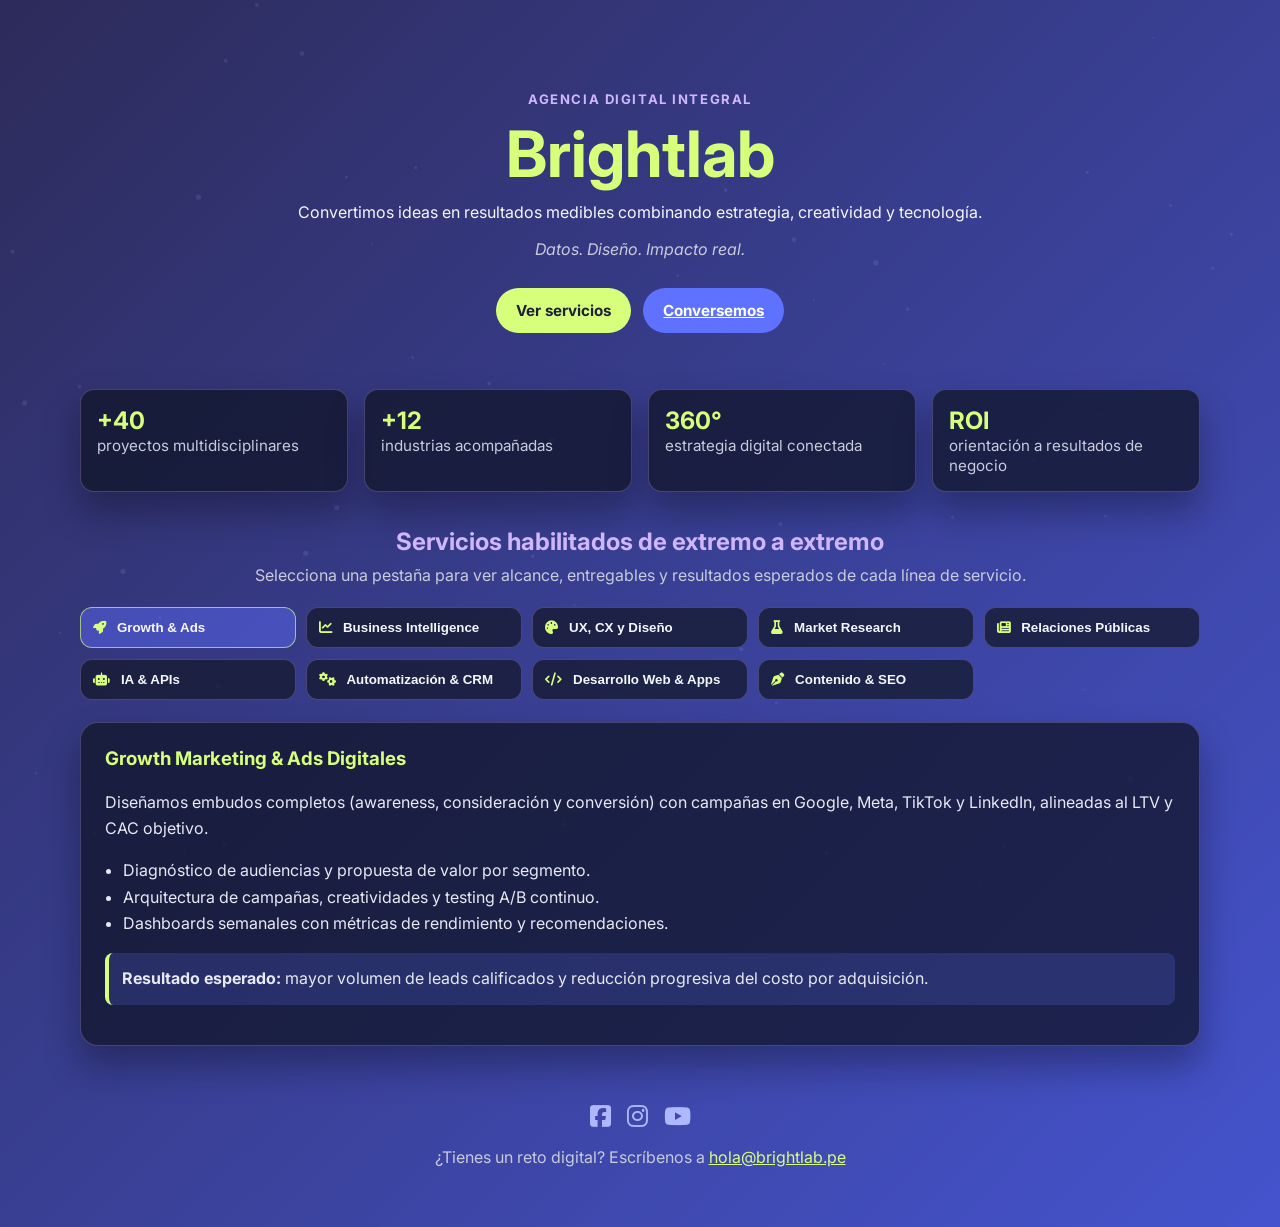
==== index.html @ b1cfdb8c "Remove booking section and simplify contact booking actions" ====
<!DOCTYPE html>
<html lang="es">
<head>
  <meta charset="UTF-8" />
  <meta name="viewport" content="width=device-width, initial-scale=1.0"/>
  <title>Brightlab | Agencia Digital Integral</title>
  <meta name="description" content="Brightlab es una agencia digital integral: investigación de mercado, marketing digital, UX/CX, IA, CRM, PR, contenidos y desarrollo web para escalar marcas con estrategia y datos.">
  <!-- Google Tag Manager -->
  <script>(function(w,d,s,l,i){w[l]=w[l]||[];w[l].push({'gtm.start':
  new Date().getTime(),event:'gtm.js'});var f=d.getElementsByTagName(s)[0],
  j=d.createElement(s),dl=l!='dataLayer'?'&l='+l:'';j.async=true;j.src=
  'https://www.googletagmanager.com/gtm.js?id='+i+dl;f.parentNode.insertBefore(j,f);
  })(window,document,'script','dataLayer','GTM-P9RSK8GW');</script>
  <!-- End Google Tag Manager -->
  <link rel="icon" href="https://cdn-icons-png.flaticon.com/512/3416/3416074.png" type="image/png" />
  <link rel="preconnect" href="https://fonts.googleapis.com">
  <link rel="preconnect" href="https://fonts.gstatic.com" crossorigin>
  <link href="https://fonts.googleapis.com/css2?family=Inter:wght@300;400;600;700;800&display=swap" rel="stylesheet" />
  <link rel="stylesheet" href="https://cdnjs.cloudflare.com/ajax/libs/font-awesome/6.5.1/css/all.min.css" />
  <link rel="stylesheet" href="style.css" />
</head>
<body>
  <!-- Google Tag Manager (noscript) -->
  <noscript><iframe src="https://www.googletagmanager.com/ns.html?id=GTM-P9RSK8GW" height="0" width="0" style="display:none;visibility:hidden"></iframe></noscript>
  <!-- End Google Tag Manager (noscript) -->

  <canvas class="particles" aria-hidden="true"></canvas>


  <header class="hero fade-in-up" id="mainHero">
    <span class="eyebrow">Agencia digital integral</span>
    <h1>Brightlab</h1>
    <p class="hero-subtitle">Convertimos ideas en resultados medibles combinando estrategia, creatividad y tecnología.</p>
    <p class="hero-slogan">Datos. Diseño. Impacto real.</p>
    <div class="hero-cta">
      <a class="btn-primary" href="#servicios">Ver servicios</a>
      <a class="btn-secondary" href="/contactanos/" aria-label="Abrir agenda de reunión" target="_blank" rel="noopener noreferrer">Conversemos</a>
    </div>
  </header>

  <main>
    <section class="stats fade-in-up" aria-label="Indicadores de valor">
      <article><strong>+40</strong><span>proyectos multidisciplinares</span></article>
      <article><strong>+12</strong><span>industrias acompañadas</span></article>
      <article><strong>360°</strong><span>estrategia digital conectada</span></article>
      <article><strong>ROI</strong><span>orientación a resultados de negocio</span></article>
    </section>

    <section id="servicios" class="services-section fade-in-up">
      <div class="section-heading">
        <h2>Servicios habilitados de extremo a extremo</h2>
        <p>Selecciona una pestaña para ver alcance, entregables y resultados esperados de cada línea de servicio.</p>
      </div>

      <div class="tabs" role="tablist" aria-label="Pestañas de servicios Brightlab">
        <button role="tab" aria-selected="true" aria-controls="tab-growth" id="btn-growth" class="tab-btn active" data-tab="growth"><i class="fa-solid fa-rocket"></i> Growth & Ads</button>
        <button role="tab" aria-selected="false" aria-controls="tab-bi" id="btn-bi" class="tab-btn" data-tab="bi"><i class="fa-solid fa-chart-line"></i> Business Intelligence</button>
        <button role="tab" aria-selected="false" aria-controls="tab-ux" id="btn-ux" class="tab-btn" data-tab="ux"><i class="fa-solid fa-palette"></i> UX, CX y Diseño</button>
        <button role="tab" aria-selected="false" aria-controls="tab-research" id="btn-research" class="tab-btn" data-tab="research"><i class="fa-solid fa-flask"></i> Market Research</button>
        <button role="tab" aria-selected="false" aria-controls="tab-pr" id="btn-pr" class="tab-btn" data-tab="pr"><i class="fa-solid fa-newspaper"></i> Relaciones Públicas</button>
        <button role="tab" aria-selected="false" aria-controls="tab-ai" id="btn-ai" class="tab-btn" data-tab="ai"><i class="fa-solid fa-robot"></i> IA & APIs</button>
        <button role="tab" aria-selected="false" aria-controls="tab-crm" id="btn-crm" class="tab-btn" data-tab="crm"><i class="fa-solid fa-gears"></i> Automatización & CRM</button>
        <button role="tab" aria-selected="false" aria-controls="tab-dev" id="btn-dev" class="tab-btn" data-tab="dev"><i class="fa-solid fa-code"></i> Desarrollo Web & Apps</button>
        <button role="tab" aria-selected="false" aria-controls="tab-content" id="btn-content" class="tab-btn" data-tab="content"><i class="fa-solid fa-pen-nib"></i> Contenido & SEO</button>
      </div>

      <div class="tab-panels">
        <article class="tab-panel active" role="tabpanel" id="tab-growth" aria-labelledby="btn-growth">
          <h3>Growth Marketing & Ads Digitales</h3>
          <p>Diseñamos embudos completos (awareness, consideración y conversión) con campañas en Google, Meta, TikTok y LinkedIn, alineadas al LTV y CAC objetivo.</p>
          <ul>
            <li>Diagnóstico de audiencias y propuesta de valor por segmento.</li>
            <li>Arquitectura de campañas, creatividades y testing A/B continuo.</li>
            <li>Dashboards semanales con métricas de rendimiento y recomendaciones.</li>
          </ul>
          <p class="panel-result"><strong>Resultado esperado:</strong> mayor volumen de leads calificados y reducción progresiva del costo por adquisición.</p>
        </article>

        <article class="tab-panel" role="tabpanel" id="tab-bi" aria-labelledby="btn-bi">
          <h3>Business Intelligence</h3>
          <p>Conectamos tus fuentes de datos para convertir información dispersa en decisiones accionables para dirección comercial, marketing y operaciones.</p>
          <ul>
            <li>Implementación de tracking, eventos y taxonomía de datos.</li>
            <li>Integración de CRM, Ads, Analytics y fuentes internas.</li>
            <li>Modelos de atribución, cohortes y análisis de rentabilidad.</li>
          </ul>
          <p class="panel-result"><strong>Resultado esperado:</strong> visibilidad 360° del negocio y decisiones más rápidas basadas en evidencia.</p>
        </article>

        <article class="tab-panel" role="tabpanel" id="tab-ux" aria-labelledby="btn-ux">
          <h3>UX, CX y Diseño Web</h3>
          <p>Optimizamos la experiencia digital de tus usuarios para elevar conversión, satisfacción y recordación de marca en todos los puntos de contacto.</p>
          <ul>
            <li>Mapeo de customer journey y definición de fricciones clave.</li>
            <li>Prototipos de alta fidelidad orientados a objetivos de negocio.</li>
            <li>Sistemas de diseño escalables y accesibles.</li>
          </ul>
          <p class="panel-result"><strong>Resultado esperado:</strong> flujos más intuitivos, menor abandono y mayor tasa de conversión.</p>
        </article>

        <article class="tab-panel" role="tabpanel" id="tab-research" aria-labelledby="btn-research">
          <h3>Market Research</h3>
          <p>Realizamos investigación cualitativa y cuantitativa para descubrir oportunidades reales de producto, posicionamiento y expansión comercial.</p>
          <ul>
            <li>Entrevistas en profundidad, focus groups y social listening.</li>
            <li>Encuestas, análisis competitivo y sizing de mercado.</li>
            <li>Segmentación de buyer personas y validación de hipótesis.</li>
          </ul>
          <p class="panel-result"><strong>Resultado esperado:</strong> estrategia comercial respaldada por insights del mercado y del cliente.</p>
        </article>

        <article class="tab-panel" role="tabpanel" id="tab-pr" aria-labelledby="btn-pr">
          <h3>Relaciones Públicas Digitales</h3>
          <p>Fortalecemos reputación y autoridad de marca mediante narrativa estratégica, relacionamiento con medios y gestión de crisis.</p>
          <ul>
            <li>Plan de vocería, messaging framework y media training.</li>
            <li>Notas de prensa, difusión segmentada y alianzas editoriales.</li>
            <li>Protocolo de respuesta ante incidencias reputacionales.</li>
          </ul>
          <p class="panel-result"><strong>Resultado esperado:</strong> mayor visibilidad positiva, credibilidad y protección reputacional.</p>
        </article>

        <article class="tab-panel" role="tabpanel" id="tab-ai" aria-labelledby="btn-ai">
          <h3>Inteligencia Artificial & APIs</h3>
          <p>Implementamos soluciones de IA aplicadas al negocio para acelerar procesos, mejorar atención y crear ventajas competitivas sostenibles.</p>
          <ul>
            <li>Asistentes conversacionales para ventas y soporte.</li>
            <li>Automatización de análisis documental y generación de contenido.</li>
            <li>Integraciones API entre herramientas internas y plataformas externas.</li>
          </ul>
          <p class="panel-result"><strong>Resultado esperado:</strong> operación más eficiente, tiempos de respuesta menores y mejores experiencias.</p>
        </article>

        <article class="tab-panel" role="tabpanel" id="tab-crm" aria-labelledby="btn-crm">
          <h3>Automatización y CRM</h3>
          <p>Diseñamos procesos comerciales escalables con automatizaciones que acompañan cada etapa del ciclo de vida del cliente.</p>
          <ul>
            <li>Configuración de pipelines, lead scoring y lead routing.</li>
            <li>Secuencias automatizadas de nutrición y seguimiento comercial.</li>
            <li>Integraciones con WhatsApp, email marketing y sistemas de ventas.</li>
          </ul>
          <p class="panel-result"><strong>Resultado esperado:</strong> equipos comerciales más productivos y mayor cierre de oportunidades.</p>
        </article>

        <article class="tab-panel" role="tabpanel" id="tab-dev" aria-labelledby="btn-dev">
          <h3>Desarrollo Web & Apps</h3>
          <p>Construimos productos digitales veloces, seguros y listos para escalar, desde sitios corporativos hasta plataformas transaccionales.</p>
          <ul>
            <li>Landing pages de alto rendimiento y sitios institucionales.</li>
            <li>Apps web progresivas y paneles de administración a medida.</li>
            <li>Optimización técnica: performance, SEO técnico y seguridad.</li>
          </ul>
          <p class="panel-result"><strong>Resultado esperado:</strong> presencia digital robusta con base tecnológica preparada para crecer.</p>
        </article>

        <article class="tab-panel" role="tabpanel" id="tab-content" aria-labelledby="btn-content">
          <h3>Marketing de Contenidos & SEO</h3>
          <p>Creamos ecosistemas de contenido que atraen tráfico cualificado, educan audiencias y convierten interés en oportunidades comerciales.</p>
          <ul>
            <li>Estrategia editorial full funnel con calendario trimestral.</li>
            <li>Optimización SEO on-page, clusters temáticos y enlazado interno.</li>
            <li>Producción de piezas para blog, redes, email y formatos descargables.</li>
          </ul>
          <p class="panel-result"><strong>Resultado esperado:</strong> mayor tráfico orgánico, autoridad de marca y generación de demanda sostenida.</p>
        </article>
      </div>
    </section>

  </main>

  <footer class="footer fade-in-up">
    <div class="social" aria-label="Redes sociales de Brightlab">
      <a href="https://facebook.com/brightlab.pe" target="_blank" rel="noopener noreferrer" aria-label="Facebook"><i class="fab fa-facebook-square"></i></a>
      <a href="https://instagram.com/brightlab.pe" target="_blank" rel="noopener noreferrer" aria-label="Instagram"><i class="fab fa-instagram"></i></a>
      <a href="https://youtube.com/@brightlab" target="_blank" rel="noopener noreferrer" aria-label="YouTube"><i class="fab fa-youtube"></i></a>
    </div>
    <p>¿Tienes un reto digital? Escríbenos a <a href="mailto:hola@brightlab.pe">hola@brightlab.pe</a></p>
  </footer>


  <script src="script.js"></script>
</body>
</html>
---- style.css ----
:root {
  --bg-1: #15182d;
  --bg-2: #2d2b5a;
  --bg-3: #4d61f4;
  --text: #f5f7ff;
  --muted: #c7cbdd;
  --lime: #d7ff7b;
  --lavender: #cfb6ff;
  --card: rgba(16, 20, 40, 0.75);
  --card-border: rgba(207, 182, 255, 0.25);
  --accent: #5f72ff;
  --shadow: 0 20px 35px rgba(8, 10, 23, 0.35);
}

* {
  box-sizing: border-box;
}

html,
body {
  margin: 0;
  padding: 0;
  min-height: 100%;
}

body {
  font-family: 'Inter', sans-serif;
  background: linear-gradient(-45deg, var(--bg-1), var(--bg-2), var(--bg-3), var(--bg-2));
  background-size: 400% 400%;
  animation: gradientBG 25s ease infinite;
  color: var(--text);
  overflow-x: hidden;
}

@keyframes gradientBG {
  0% { background-position: 0% 50%; }
  50% { background-position: 100% 50%; }
  100% { background-position: 0% 50%; }
}

main,
.hero,
.footer {
  width: min(1120px, 92%);
  margin-inline: auto;
}

.hero {
  padding: 5.5rem 0 2rem;
  text-align: center;
}

.eyebrow {
  display: inline-block;
  text-transform: uppercase;
  letter-spacing: 0.12em;
  color: var(--lavender);
  font-size: 0.82rem;
  font-weight: 700;
}

h1 {
  font-size: clamp(2.3rem, 6vw, 4rem);
  margin: 0.45rem 0;
  color: var(--lime);
}

.hero-subtitle {
  max-width: 720px;
  margin: 0 auto;
  line-height: 1.7;
  color: var(--text);
}

.hero-slogan {
  color: var(--muted);
  font-style: italic;
  margin-top: 0.8rem;
}

.hero-cta {
  margin-top: 1.8rem;
  display: flex;
  gap: 0.8rem;
  justify-content: center;
  flex-wrap: wrap;
}

.btn-primary,
.btn-secondary {
  border: 0;
  border-radius: 999px;
  padding: 0.8rem 1.25rem;
  font-weight: 700;
  cursor: pointer;
  font-size: 0.95rem;
}

.btn-primary {
  background: var(--lime);
  color: #1b1f38;
  text-decoration: none;
}

.btn-secondary {
  background: var(--accent);
  color: #fff;
}

.stats {
  margin-top: 1.5rem;
  display: grid;
  gap: 1rem;
  grid-template-columns: repeat(auto-fit, minmax(210px, 1fr));
}

.stats article {
  background: var(--card);
  border: 1px solid var(--card-border);
  border-radius: 14px;
  box-shadow: var(--shadow);
  padding: 1rem;
  text-align: left;
}

.stats strong {
  display: block;
  font-size: 1.5rem;
  color: var(--lime);
}

.stats span {
  color: var(--muted);
  font-size: 0.95rem;
}

.services-section {
  margin-top: 2.2rem;
  padding-bottom: 3.5rem;
}

.section-heading {
  text-align: center;
  margin-bottom: 1.2rem;
}

.section-heading h2 {
  color: var(--lavender);
  margin-bottom: 0.55rem;
}

.section-heading p {
  color: var(--muted);
  margin: 0;
}

.tabs {
  display: grid;
  grid-template-columns: repeat(auto-fit, minmax(190px, 1fr));
  gap: 0.65rem;
  margin: 1.4rem 0;
}

.tab-btn {
  border: 1px solid var(--card-border);
  background: rgba(21, 24, 45, 0.75);
  color: var(--text);
  border-radius: 12px;
  padding: 0.75rem;
  text-align: left;
  cursor: pointer;
  font-weight: 600;
  transition: transform 0.2s ease, background 0.2s ease;
}

.tab-btn i {
  margin-right: 0.45rem;
  color: var(--lime);
}

.tab-btn:hover,
.tab-btn:focus-visible {
  transform: translateY(-2px);
  background: rgba(93, 109, 255, 0.35);
  outline: none;
}

.tab-btn.active {
  background: rgba(93, 109, 255, 0.45);
  border-color: rgba(215, 255, 123, 0.65);
}

.tab-panel {
  display: none;
  background: var(--card);
  border: 1px solid var(--card-border);
  border-radius: 18px;
  box-shadow: var(--shadow);
  padding: 1.5rem;
  animation: fadePanel 0.3s ease;
}

.tab-panel.active {
  display: block;
}

@keyframes fadePanel {
  from { opacity: 0; transform: translateY(8px); }
  to { opacity: 1; transform: translateY(0); }
}

.tab-panel h3 {
  margin-top: 0;
  color: var(--lime);
}

.tab-panel p,
.tab-panel li {
  color: #e7e9f5;
  line-height: 1.65;
}

.tab-panel ul {
  margin: 0.8rem 0 0;
  padding-left: 1.1rem;
}

.panel-result {
  margin-top: 1rem;
  background: rgba(95, 114, 255, 0.2);
  border-left: 4px solid var(--lime);
  border-radius: 8px;
  padding: 0.8rem;
}

.footer {
  text-align: center;
  padding: 0 0 2.8rem;
}

.footer p {
  color: var(--muted);
}

a {
  color: var(--lime);
}

.social {
  display: flex;
  gap: 1rem;
  justify-content: center;
  margin-bottom: 0.75rem;
}

.social a {
  font-size: 1.5rem;
  color: #aeb8ff;
}

.loader-container {
  position: fixed;
  inset: 0;
  background: #15182d;
  display: flex;
  justify-content: center;
  align-items: center;
  z-index: 9999;
  opacity: 1;
  transition: opacity 0.7s ease;
}

.loader-container.hidden {
  opacity: 0;
  pointer-events: none;
}

.loader-content {
  text-align: center;
}

.loader-gears {
  display: flex;
  align-items: center;
  gap: 1rem;
  justify-content: center;
}

.loader-gears i:nth-child(1),
.loader-gears i:nth-child(3) {
  font-size: 2.8rem;
  color: var(--lime);
}

.loader-gears i:nth-child(2) {
  font-size: 3.3rem;
  color: var(--lavender);
}

.loader-text {
  color: var(--text);
}

#formModal {
  visibility: hidden;
  opacity: 0;
  transition: opacity 0.3s ease;
  position: fixed;
  inset: 0;
  background: rgba(0, 0, 0, 0.7);
  z-index: 9998;
  display: grid;
  place-items: center;
  padding: 1rem;
}

#formModal.show {
  visibility: visible;
  opacity: 1;
}

.modal-card {
  background: #1b2142;
  width: min(440px, 100%);
  border-radius: 14px;
  border: 1px solid rgba(215, 255, 123, 0.25);
  padding: 1.4rem;
  position: relative;
}

.modal-card h2 {
  margin: 0;
  color: var(--lime);
}

.modal-card p {
  color: var(--muted);
  margin-top: 0.5rem;
}

.modal-card label {
  display: block;
  margin: 0.75rem 0 0.35rem;
}

.modal-card input,
.modal-card textarea {
  width: 100%;
  padding: 0.65rem;
  border-radius: 8px;
  border: 1px solid #4f5aa5;
  background: #101634;
  color: #fff;
}

.modal-card button[type="submit"] {
  margin-top: 1rem;
  width: 100%;
  border: 0;
  border-radius: 8px;
  padding: 0.75rem;
  background: var(--accent);
  color: #fff;
  font-weight: 700;
  cursor: pointer;
}

.close-modal {
  position: absolute;
  top: 0.35rem;
  right: 0.7rem;
  border: 0;
  background: transparent;
  color: #fff;
  font-size: 1.6rem;
  cursor: pointer;
}

.particles {
  position: fixed;
  inset: 0;
  width: 100%;
  height: 100%;
  z-index: -1;
}

.fade-in-up {
  opacity: 0;
  transform: translateY(18px);
  transition: opacity 1s ease, transform 1s ease;
}

.fade-in-up.visible {
  opacity: 1;
  transform: translateY(0);
}

@media (max-width: 640px) {
  .hero {
    padding-top: 4.8rem;
  }

  .tab-btn {
    font-size: 0.88rem;
  }
}

.booking-section {
  display: none;
  position: fixed;
  inset: 0;
  z-index: 20;
  background: #ffffff;
  padding: 1rem;
}

.booking-section.show {
  display: block;
}

.booking-header {
  display: flex;
  justify-content: flex-start;
  margin-bottom: 0.75rem;
}

.booking-section iframe {
  width: 100%;
  height: calc(100vh - 4.5rem);
}
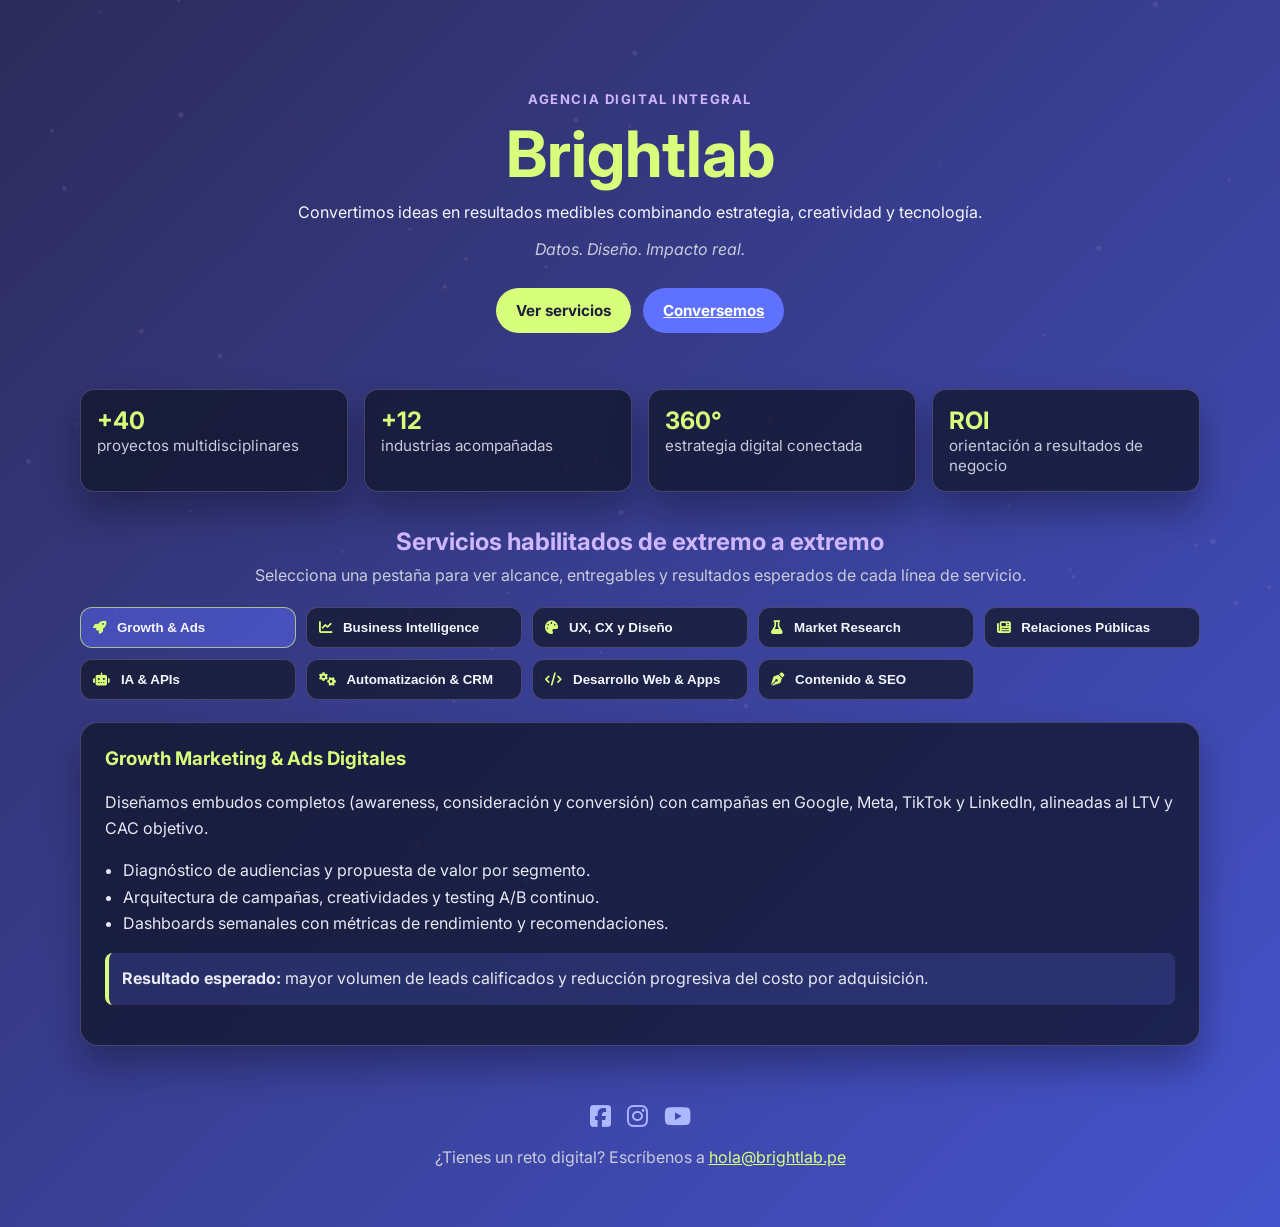
==== commit f77bc656: "Add Brightlab favicon to site pages" ====
--- a/index.html
+++ b/index.html
@@ -12,7 +12,7 @@
   'https://www.googletagmanager.com/gtm.js?id='+i+dl;f.parentNode.insertBefore(j,f);
   })(window,document,'script','dataLayer','GTM-P9RSK8GW');</script>
   <!-- End Google Tag Manager -->
-  <link rel="icon" href="https://cdn-icons-png.flaticon.com/512/3416/3416074.png" type="image/png" />
+  <link rel="icon" href="assets/favicon.svg" type="image/svg+xml" />
   <link rel="preconnect" href="https://fonts.googleapis.com">
   <link rel="preconnect" href="https://fonts.gstatic.com" crossorigin>
   <link href="https://fonts.googleapis.com/css2?family=Inter:wght@300;400;600;700;800&display=swap" rel="stylesheet" />
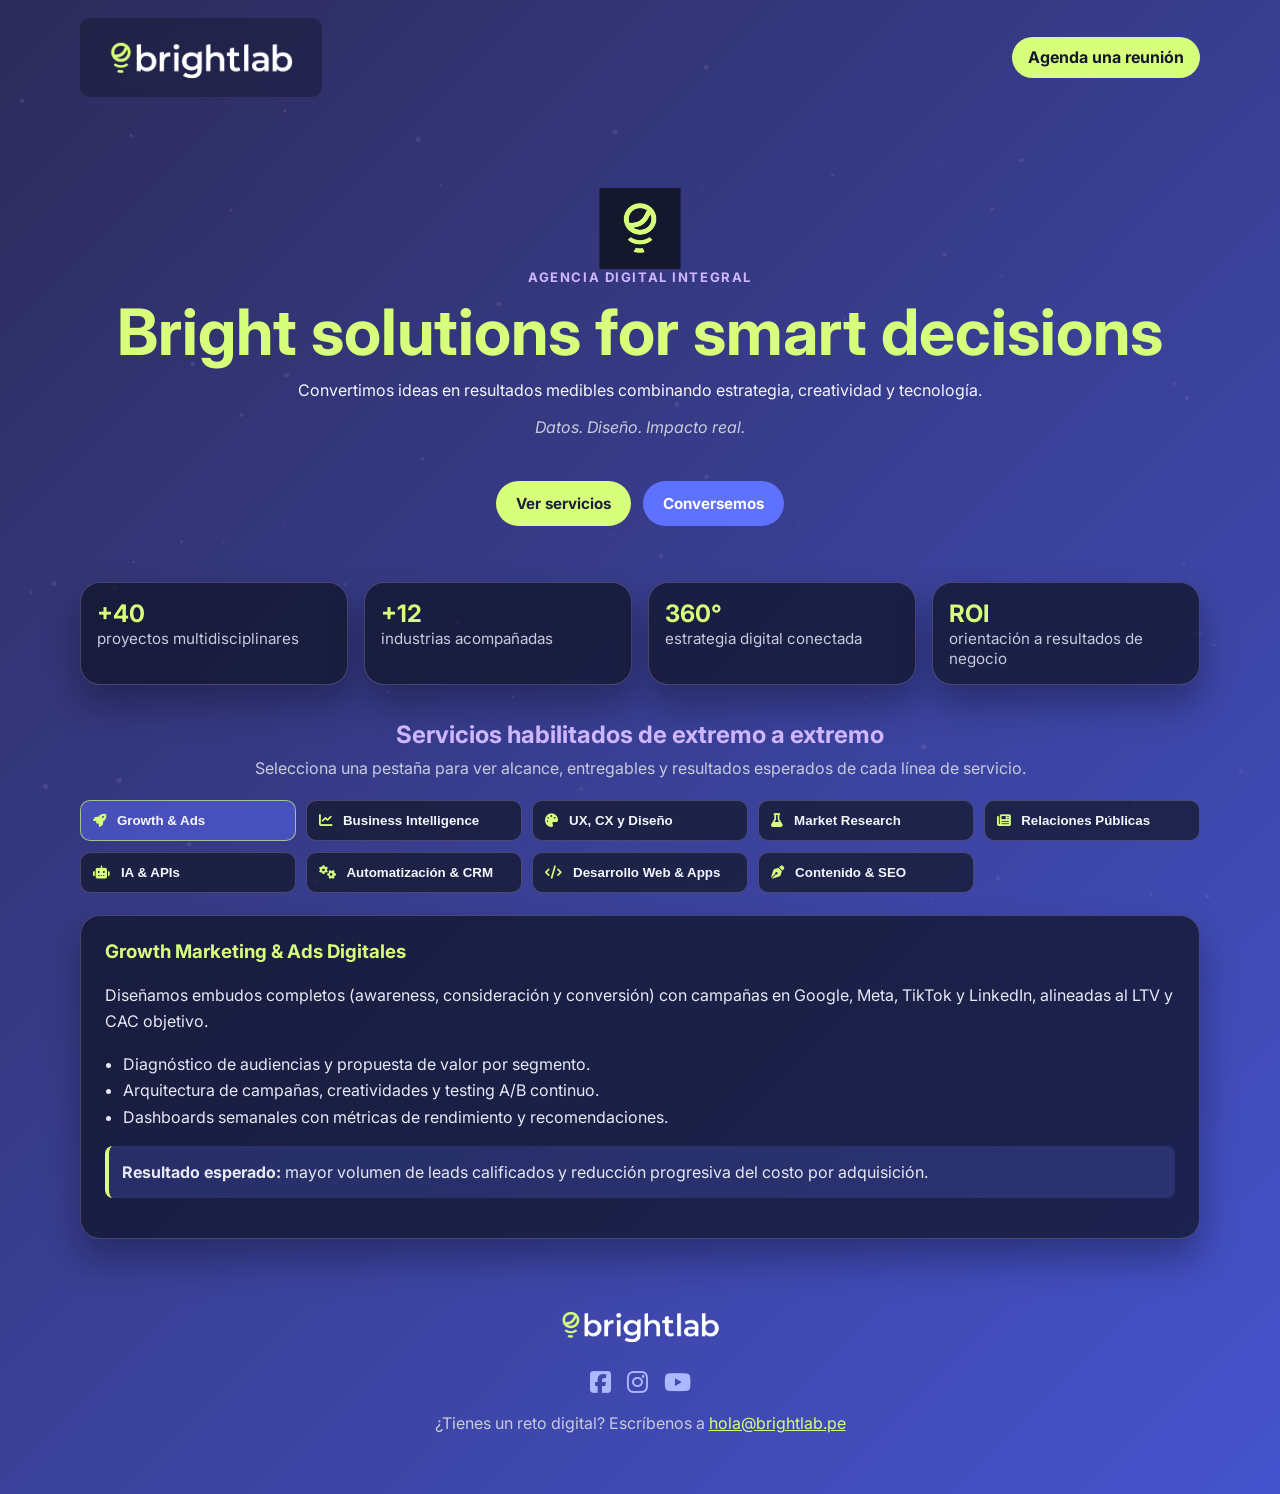
==== commit 1423375d: "Apply Brightlab brand assets across key site sections" ====
--- a/index.html
+++ b/index.html
@@ -12,7 +12,7 @@
   'https://www.googletagmanager.com/gtm.js?id='+i+dl;f.parentNode.insertBefore(j,f);
   })(window,document,'script','dataLayer','GTM-P9RSK8GW');</script>
   <!-- End Google Tag Manager -->
-  <link rel="icon" href="assets/favicon.svg" type="image/svg+xml" />
+  <link rel="icon" href="brightlab_repo_upload_ready/public/assets/brand/isotype-favicon.png" type="image/png" />
   <link rel="preconnect" href="https://fonts.googleapis.com">
   <link rel="preconnect" href="https://fonts.gstatic.com" crossorigin>
   <link href="https://fonts.googleapis.com/css2?family=Inter:wght@300;400;600;700;800&display=swap" rel="stylesheet" />
@@ -27,9 +27,17 @@
   <canvas class="particles" aria-hidden="true"></canvas>
 
 
+  <header class="site-header fade-in-up">
+    <a class="brand-lockup" href="/" aria-label="Brightlab inicio">
+      <img src="brightlab_repo_upload_ready/public/assets/brand/logo-transparent.png" alt="Brightlab" width="220" height="68" />
+    </a>
+    <a class="header-cta" href="/contactanos/" target="_blank" rel="noopener noreferrer">Agenda una reunión</a>
+  </header>
+
   <header class="hero fade-in-up" id="mainHero">
+    <img class="hero-isotype" src="brightlab_repo_upload_ready/public/assets/brand/isotype-primary.png" alt="Isotipo Brightlab" width="82" height="82" />
     <span class="eyebrow">Agencia digital integral</span>
-    <h1>Brightlab</h1>
+    <h1>Bright solutions for smart decisions</h1>
     <p class="hero-subtitle">Convertimos ideas en resultados medibles combinando estrategia, creatividad y tecnología.</p>
     <p class="hero-slogan">Datos. Diseño. Impacto real.</p>
     <div class="hero-cta">
@@ -169,6 +177,7 @@
   </main>
 
   <footer class="footer fade-in-up">
+    <img class="footer-logo" src="brightlab_repo_upload_ready/public/assets/brand/logo-transparent.png" alt="Brightlab" width="190" height="58" />
     <div class="social" aria-label="Redes sociales de Brightlab">
       <a href="https://facebook.com/brightlab.pe" target="_blank" rel="noopener noreferrer" aria-label="Facebook"><i class="fab fa-facebook-square"></i></a>
       <a href="https://instagram.com/brightlab.pe" target="_blank" rel="noopener noreferrer" aria-label="Instagram"><i class="fab fa-instagram"></i></a>
--- a/style.css
+++ b/style.css
@@ -24,7 +24,7 @@
 }
 
 body {
-  font-family: 'Inter', sans-serif;
+  font-family: 'Roboto', 'Inter', sans-serif;
   background: linear-gradient(-45deg, var(--bg-1), var(--bg-2), var(--bg-3), var(--bg-2));
   background-size: 400% 400%;
   animation: gradientBG 25s ease infinite;
@@ -39,15 +39,49 @@
 }
 
 main,
+.site-header,
 .hero,
 .footer {
   width: min(1120px, 92%);
   margin-inline: auto;
 }
 
+
+.site-header {
+  padding: 1.1rem 0 0.2rem;
+  display: flex;
+  align-items: center;
+  justify-content: space-between;
+  gap: 1rem;
+}
+
+.brand-lockup {
+  display: inline-flex;
+  align-items: center;
+  padding: 0.35rem 0.7rem;
+  border-radius: 10px;
+  background: rgba(21, 24, 45, 0.45);
+}
+
+.brand-lockup img, .footer-logo, .hero-isotype {
+  height: auto;
+  display: block;
+}
+
+.header-cta {
+  background: #d7ff7b;
+  color: #15182d;
+  padding: 0.65rem 1rem;
+  border-radius: 999px;
+  text-decoration: none;
+  font-weight: 700;
+}
+
 .hero {
   padding: 5.5rem 0 2rem;
   text-align: center;
+  display: grid;
+  justify-items: center;
 }
 
 .eyebrow {
@@ -94,6 +128,8 @@
   font-weight: 700;
   cursor: pointer;
   font-size: 0.95rem;
+  display: inline-block;
+  text-decoration: none;
 }
 
 .btn-primary {
@@ -117,7 +153,7 @@
 .stats article {
   background: var(--card);
   border: 1px solid var(--card-border);
-  border-radius: 14px;
+  border-radius: 20px;
   box-shadow: var(--shadow);
   padding: 1rem;
   text-align: left;
@@ -165,7 +201,7 @@
   border: 1px solid var(--card-border);
   background: rgba(21, 24, 45, 0.75);
   color: var(--text);
-  border-radius: 12px;
+  border-radius: 10px;
   padding: 0.75rem;
   text-align: left;
   cursor: pointer;
@@ -194,7 +230,7 @@
   display: none;
   background: var(--card);
   border: 1px solid var(--card-border);
-  border-radius: 18px;
+  border-radius: 20px;
   box-shadow: var(--shadow);
   padding: 1.5rem;
   animation: fadePanel 0.3s ease;
@@ -322,7 +358,7 @@
 .modal-card {
   background: #1b2142;
   width: min(440px, 100%);
-  border-radius: 14px;
+  border-radius: 20px;
   border: 1px solid rgba(215, 255, 123, 0.25);
   padding: 1.4rem;
   position: relative;
@@ -405,26 +441,29 @@
   }
 }
 
-.booking-section {
-  display: none;
-  position: fixed;
-  inset: 0;
-  z-index: 20;
-  background: #ffffff;
-  padding: 1rem;
-}
-
-.booking-section.show {
-  display: block;
-}
-
-.booking-header {
-  display: flex;
-  justify-content: flex-start;
-  margin-bottom: 0.75rem;
-}
-
-.booking-section iframe {
-  width: 100%;
-  height: calc(100vh - 4.5rem);
-}
+.booking-card {
+  background: var(--card);
+  border: 1px solid var(--card-border);
+  border-radius: 20px;
+  box-shadow: var(--shadow);
+  padding: 1.5rem;
+  text-align: center;
+}
+
+.booking-card p {
+  margin-top: 0;
+  color: #e7e9f5;
+}
+
+.booking-actions {
+  display: flex;
+  gap: 0.8rem;
+  justify-content: center;
+  flex-wrap: wrap;
+}
+
+.footer-logo { margin: 0 auto 0.9rem; }
+
+@media (max-width: 640px) {
+  .site-header { flex-direction: column; }
+}
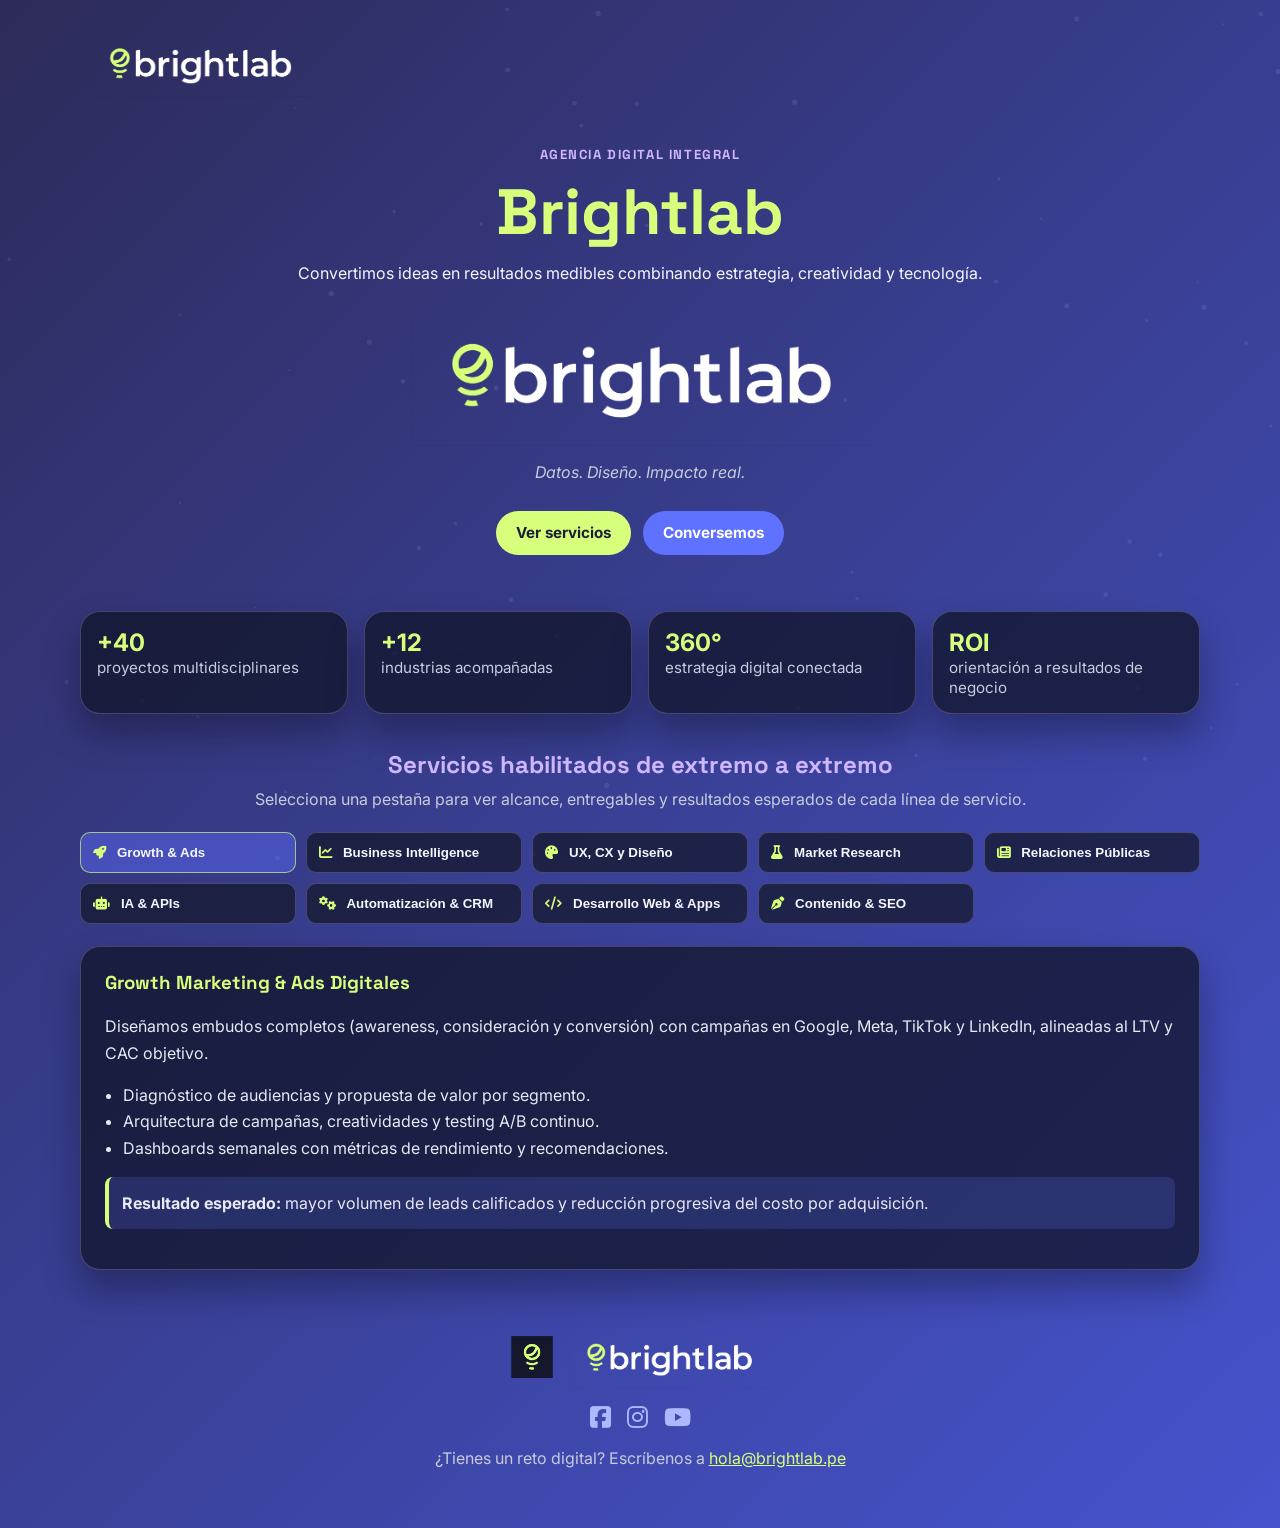
==== commit 513812e4: "Remove binary brand assets and reference existing repo brand files" ====
--- a/index.html
+++ b/index.html
@@ -15,6 +15,7 @@
   <link rel="icon" href="brightlab_repo_upload_ready/public/assets/brand/isotype-favicon.png" type="image/png" />
   <link rel="preconnect" href="https://fonts.googleapis.com">
   <link rel="preconnect" href="https://fonts.gstatic.com" crossorigin>
+  <link href="https://fonts.googleapis.com/css2?family=Space+Grotesk:wght@500;600;700&display=swap" rel="stylesheet" />
   <link href="https://fonts.googleapis.com/css2?family=Inter:wght@300;400;600;700;800&display=swap" rel="stylesheet" />
   <link rel="stylesheet" href="https://cdnjs.cloudflare.com/ajax/libs/font-awesome/6.5.1/css/all.min.css" />
   <link rel="stylesheet" href="style.css" />
@@ -27,18 +28,17 @@
   <canvas class="particles" aria-hidden="true"></canvas>
 
 
-  <header class="site-header fade-in-up">
-    <a class="brand-lockup" href="/" aria-label="Brightlab inicio">
-      <img src="brightlab_repo_upload_ready/public/assets/brand/logo-transparent.png" alt="Brightlab" width="220" height="68" />
+  <header class="site-header fade-in-up" aria-label="Encabezado Brightlab">
+    <a class="brand-link" href="/" aria-label="Brightlab inicio">
+      <img class="brand-logo" src="brightlab_repo_upload_ready/public/assets/brand/logo-transparent.png" alt="Brightlab logo" />
     </a>
-    <a class="header-cta" href="/contactanos/" target="_blank" rel="noopener noreferrer">Agenda una reunión</a>
   </header>
 
   <header class="hero fade-in-up" id="mainHero">
-    <img class="hero-isotype" src="brightlab_repo_upload_ready/public/assets/brand/isotype-primary.png" alt="Isotipo Brightlab" width="82" height="82" />
     <span class="eyebrow">Agencia digital integral</span>
-    <h1>Bright solutions for smart decisions</h1>
+    <h1>Brightlab</h1>
     <p class="hero-subtitle">Convertimos ideas en resultados medibles combinando estrategia, creatividad y tecnología.</p>
+    <img class="hero-tagline-logo" src="brightlab_repo_upload_ready/public/assets/brand/logo-transparent.png" alt="Bright solutions for smart decisions - Brightlab" />
     <p class="hero-slogan">Datos. Diseño. Impacto real.</p>
     <div class="hero-cta">
       <a class="btn-primary" href="#servicios">Ver servicios</a>
@@ -177,7 +177,10 @@
   </main>
 
   <footer class="footer fade-in-up">
-    <img class="footer-logo" src="brightlab_repo_upload_ready/public/assets/brand/logo-transparent.png" alt="Brightlab" width="190" height="58" />
+    <div class="footer-brand">
+      <img class="footer-isotype" src="brightlab_repo_upload_ready/public/assets/brand/isotype-primary.png" alt="Isotipo Brightlab" />
+      <img class="footer-logo" src="brightlab_repo_upload_ready/public/assets/brand/logo-transparent.png" alt="Brightlab logo" />
+    </div>
     <div class="social" aria-label="Redes sociales de Brightlab">
       <a href="https://facebook.com/brightlab.pe" target="_blank" rel="noopener noreferrer" aria-label="Facebook"><i class="fab fa-facebook-square"></i></a>
       <a href="https://instagram.com/brightlab.pe" target="_blank" rel="noopener noreferrer" aria-label="Instagram"><i class="fab fa-instagram"></i></a>
--- a/style.css
+++ b/style.css
@@ -32,6 +32,10 @@
   overflow-x: hidden;
 }
 
+h1, h2, h3, .eyebrow {
+  font-family: 'Space Grotesk', 'Inter', sans-serif;
+}
+
 @keyframes gradientBG {
   0% { background-position: 0% 50%; }
   50% { background-position: 100% 50%; }
@@ -46,42 +50,25 @@
   margin-inline: auto;
 }
 
-
 .site-header {
-  padding: 1.1rem 0 0.2rem;
-  display: flex;
-  align-items: center;
-  justify-content: space-between;
-  gap: 1rem;
-}
-
-.brand-lockup {
+  padding-top: 1.4rem;
+}
+
+.brand-link {
   display: inline-flex;
-  align-items: center;
-  padding: 0.35rem 0.7rem;
-  border-radius: 10px;
-  background: rgba(21, 24, 45, 0.45);
-}
-
-.brand-lockup img, .footer-logo, .hero-isotype {
+  border-radius: 12px;
+  padding: 0.4rem 0.6rem;
+}
+
+.brand-logo {
+  width: clamp(130px, 18vw, 220px);
   height: auto;
   display: block;
 }
 
-.header-cta {
-  background: #d7ff7b;
-  color: #15182d;
-  padding: 0.65rem 1rem;
-  border-radius: 999px;
-  text-decoration: none;
-  font-weight: 700;
-}
-
 .hero {
-  padding: 5.5rem 0 2rem;
+  padding: 2.5rem 0 2rem;
   text-align: center;
-  display: grid;
-  justify-items: center;
 }
 
 .eyebrow {
@@ -109,7 +96,14 @@
 .hero-slogan {
   color: var(--muted);
   font-style: italic;
-  margin-top: 0.8rem;
+  margin-top: 1rem;
+}
+
+.hero-tagline-logo {
+  width: clamp(240px, 40vw, 460px);
+  height: auto;
+  margin: 1rem auto 0.2rem;
+  display: block;
 }
 
 .hero-cta {
@@ -272,6 +266,24 @@
 .footer {
   text-align: center;
   padding: 0 0 2.8rem;
+}
+
+.footer-brand {
+  display: flex;
+  align-items: center;
+  justify-content: center;
+  gap: 1rem;
+  margin-bottom: 0.9rem;
+}
+
+.footer-isotype {
+  width: 42px;
+  height: 42px;
+}
+
+.footer-logo {
+  width: clamp(130px, 16vw, 200px);
+  height: auto;
 }
 
 .footer p {
@@ -358,7 +370,7 @@
 .modal-card {
   background: #1b2142;
   width: min(440px, 100%);
-  border-radius: 20px;
+  border-radius: 14px;
   border: 1px solid rgba(215, 255, 123, 0.25);
   padding: 1.4rem;
   position: relative;
@@ -432,8 +444,14 @@
 }
 
 @media (max-width: 640px) {
+  .site-header {
+    display: flex;
+    justify-content: center;
+    padding-top: 1rem;
+  }
+
   .hero {
-    padding-top: 4.8rem;
+    padding-top: 2rem;
   }
 
   .tab-btn {
@@ -444,7 +462,7 @@
 .booking-card {
   background: var(--card);
   border: 1px solid var(--card-border);
-  border-radius: 20px;
+  border-radius: 18px;
   box-shadow: var(--shadow);
   padding: 1.5rem;
   text-align: center;
@@ -461,9 +479,3 @@
   justify-content: center;
   flex-wrap: wrap;
 }
-
-.footer-logo { margin: 0 auto 0.9rem; }
-
-@media (max-width: 640px) {
-  .site-header { flex-direction: column; }
-}
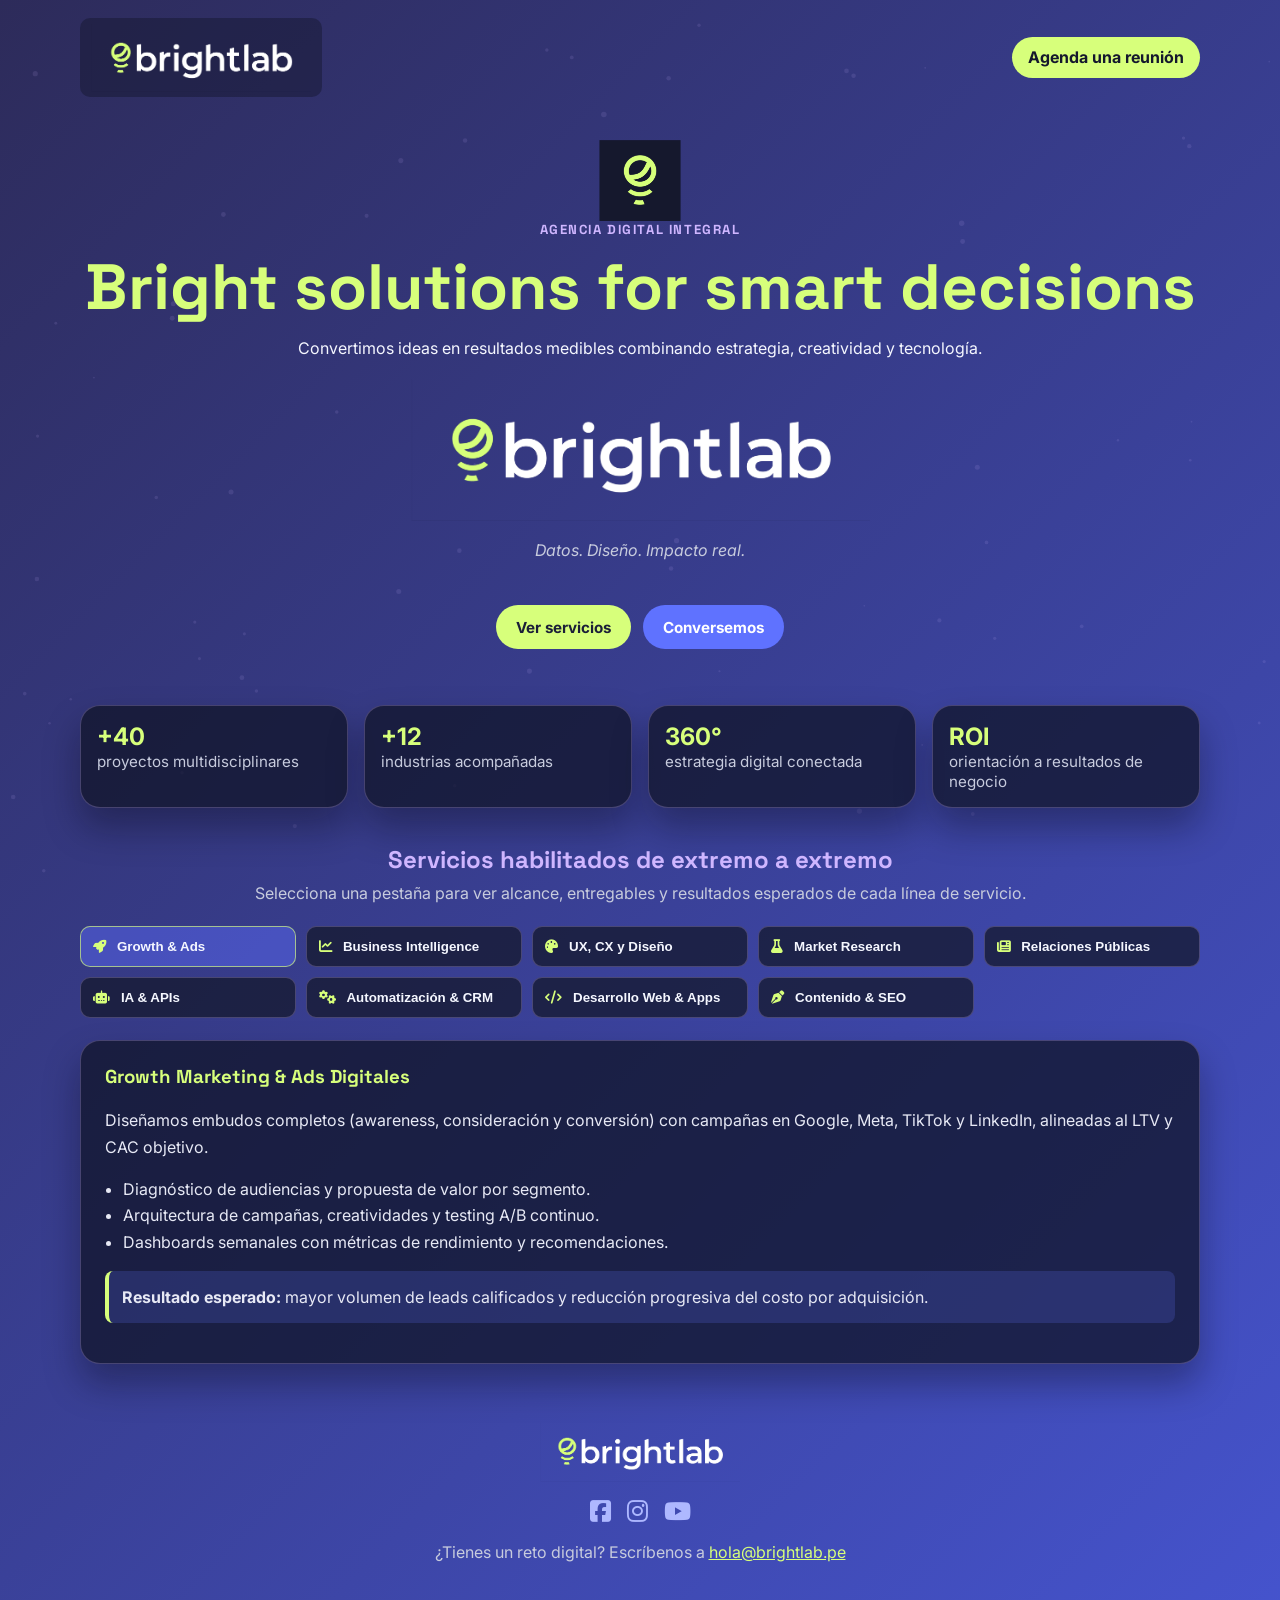
==== commit ae437ede: "Merge branch 'main' into codex/update-website-with-brightlab-brand-assets-nwe4z4" ====
--- a/index.html
+++ b/index.html
@@ -28,15 +28,17 @@
   <canvas class="particles" aria-hidden="true"></canvas>
 
 
-  <header class="site-header fade-in-up" aria-label="Encabezado Brightlab">
-    <a class="brand-link" href="/" aria-label="Brightlab inicio">
-      <img class="brand-logo" src="brightlab_repo_upload_ready/public/assets/brand/logo-transparent.png" alt="Brightlab logo" />
+  <header class="site-header fade-in-up">
+    <a class="brand-lockup" href="/" aria-label="Brightlab inicio">
+      <img src="brightlab_repo_upload_ready/public/assets/brand/logo-transparent.png" alt="Brightlab" width="220" height="68" />
     </a>
+    <a class="header-cta" href="/contactanos/" target="_blank" rel="noopener noreferrer">Agenda una reunión</a>
   </header>
 
   <header class="hero fade-in-up" id="mainHero">
+    <img class="hero-isotype" src="brightlab_repo_upload_ready/public/assets/brand/isotype-primary.png" alt="Isotipo Brightlab" width="82" height="82" />
     <span class="eyebrow">Agencia digital integral</span>
-    <h1>Brightlab</h1>
+    <h1>Bright solutions for smart decisions</h1>
     <p class="hero-subtitle">Convertimos ideas en resultados medibles combinando estrategia, creatividad y tecnología.</p>
     <img class="hero-tagline-logo" src="brightlab_repo_upload_ready/public/assets/brand/logo-transparent.png" alt="Bright solutions for smart decisions - Brightlab" />
     <p class="hero-slogan">Datos. Diseño. Impacto real.</p>
@@ -177,10 +179,7 @@
   </main>
 
   <footer class="footer fade-in-up">
-    <div class="footer-brand">
-      <img class="footer-isotype" src="brightlab_repo_upload_ready/public/assets/brand/isotype-primary.png" alt="Isotipo Brightlab" />
-      <img class="footer-logo" src="brightlab_repo_upload_ready/public/assets/brand/logo-transparent.png" alt="Brightlab logo" />
-    </div>
+    <img class="footer-logo" src="brightlab_repo_upload_ready/public/assets/brand/logo-transparent.png" alt="Brightlab" width="190" height="58" />
     <div class="social" aria-label="Redes sociales de Brightlab">
       <a href="https://facebook.com/brightlab.pe" target="_blank" rel="noopener noreferrer" aria-label="Facebook"><i class="fab fa-facebook-square"></i></a>
       <a href="https://instagram.com/brightlab.pe" target="_blank" rel="noopener noreferrer" aria-label="Instagram"><i class="fab fa-instagram"></i></a>
--- a/style.css
+++ b/style.css
@@ -50,25 +50,42 @@
   margin-inline: auto;
 }
 
+
 .site-header {
-  padding-top: 1.4rem;
-}
-
-.brand-link {
+  padding: 1.1rem 0 0.2rem;
+  display: flex;
+  align-items: center;
+  justify-content: space-between;
+  gap: 1rem;
+}
+
+.brand-lockup {
   display: inline-flex;
-  border-radius: 12px;
-  padding: 0.4rem 0.6rem;
-}
-
-.brand-logo {
-  width: clamp(130px, 18vw, 220px);
+  align-items: center;
+  padding: 0.35rem 0.7rem;
+  border-radius: 10px;
+  background: rgba(21, 24, 45, 0.45);
+}
+
+.brand-lockup img, .footer-logo, .hero-isotype {
   height: auto;
   display: block;
+}
+
+.header-cta {
+  background: #d7ff7b;
+  color: #15182d;
+  padding: 0.65rem 1rem;
+  border-radius: 999px;
+  text-decoration: none;
+  font-weight: 700;
 }
 
 .hero {
   padding: 2.5rem 0 2rem;
   text-align: center;
+  display: grid;
+  justify-items: center;
 }
 
 .eyebrow {
@@ -370,7 +387,7 @@
 .modal-card {
   background: #1b2142;
   width: min(440px, 100%);
-  border-radius: 14px;
+  border-radius: 20px;
   border: 1px solid rgba(215, 255, 123, 0.25);
   padding: 1.4rem;
   position: relative;
@@ -462,7 +479,7 @@
 .booking-card {
   background: var(--card);
   border: 1px solid var(--card-border);
-  border-radius: 18px;
+  border-radius: 20px;
   box-shadow: var(--shadow);
   padding: 1.5rem;
   text-align: center;
@@ -479,3 +496,9 @@
   justify-content: center;
   flex-wrap: wrap;
 }
+
+.footer-logo { margin: 0 auto 0.9rem; }
+
+@media (max-width: 640px) {
+  .site-header { flex-direction: column; }
+}
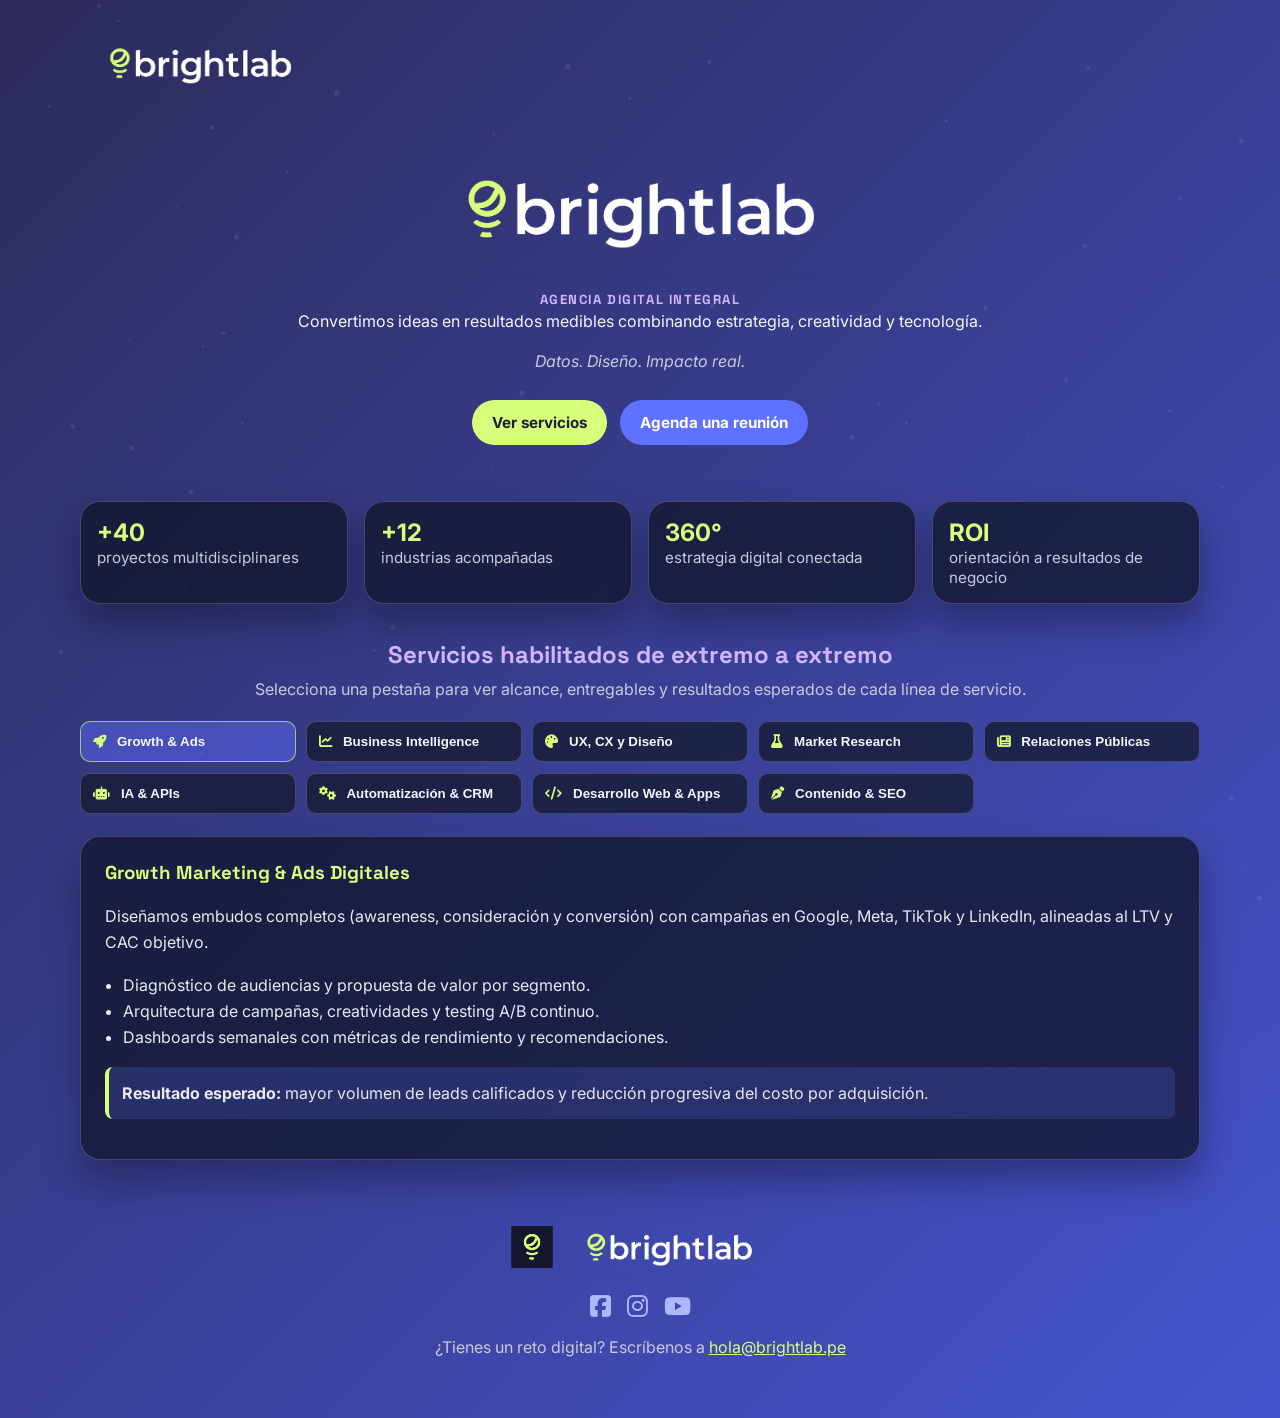
==== commit 32426854: "Adjust hero branding layout and remove top-right agenda action" ====
--- a/index.html
+++ b/index.html
@@ -28,23 +28,20 @@
   <canvas class="particles" aria-hidden="true"></canvas>
 
 
-  <header class="site-header fade-in-up">
-    <a class="brand-lockup" href="/" aria-label="Brightlab inicio">
-      <img src="brightlab_repo_upload_ready/public/assets/brand/logo-transparent.png" alt="Brightlab" width="220" height="68" />
+  <header class="site-header fade-in-up" aria-label="Encabezado Brightlab">
+    <a class="brand-link" href="/" aria-label="Brightlab inicio">
+      <img class="brand-logo" src="brightlab_repo_upload_ready/public/assets/brand/logo-transparent.png" alt="Brightlab logo" />
     </a>
-    <a class="header-cta" href="/contactanos/" target="_blank" rel="noopener noreferrer">Agenda una reunión</a>
   </header>
 
   <header class="hero fade-in-up" id="mainHero">
-    <img class="hero-isotype" src="brightlab_repo_upload_ready/public/assets/brand/isotype-primary.png" alt="Isotipo Brightlab" width="82" height="82" />
+    <img class="hero-main-logo" src="brightlab_repo_upload_ready/public/assets/brand/logo-transparent.png" alt="Brightlab logo" />
     <span class="eyebrow">Agencia digital integral</span>
-    <h1>Bright solutions for smart decisions</h1>
     <p class="hero-subtitle">Convertimos ideas en resultados medibles combinando estrategia, creatividad y tecnología.</p>
-    <img class="hero-tagline-logo" src="brightlab_repo_upload_ready/public/assets/brand/logo-transparent.png" alt="Bright solutions for smart decisions - Brightlab" />
     <p class="hero-slogan">Datos. Diseño. Impacto real.</p>
     <div class="hero-cta">
       <a class="btn-primary" href="#servicios">Ver servicios</a>
-      <a class="btn-secondary" href="/contactanos/" aria-label="Abrir agenda de reunión" target="_blank" rel="noopener noreferrer">Conversemos</a>
+      <a class="btn-secondary" href="/contactanos/" aria-label="Abrir agenda de reunión" target="_blank" rel="noopener noreferrer">Agenda una reunión</a>
     </div>
   </header>
 
@@ -179,7 +176,10 @@
   </main>
 
   <footer class="footer fade-in-up">
-    <img class="footer-logo" src="brightlab_repo_upload_ready/public/assets/brand/logo-transparent.png" alt="Brightlab" width="190" height="58" />
+    <div class="footer-brand">
+      <img class="footer-isotype" src="brightlab_repo_upload_ready/public/assets/brand/isotype-primary.png" alt="Isotipo Brightlab" />
+      <img class="footer-logo" src="brightlab_repo_upload_ready/public/assets/brand/logo-transparent.png" alt="Brightlab logo" />
+    </div>
     <div class="social" aria-label="Redes sociales de Brightlab">
       <a href="https://facebook.com/brightlab.pe" target="_blank" rel="noopener noreferrer" aria-label="Facebook"><i class="fab fa-facebook-square"></i></a>
       <a href="https://instagram.com/brightlab.pe" target="_blank" rel="noopener noreferrer" aria-label="Instagram"><i class="fab fa-instagram"></i></a>
--- a/style.css
+++ b/style.css
@@ -50,42 +50,25 @@
   margin-inline: auto;
 }
 
-
 .site-header {
-  padding: 1.1rem 0 0.2rem;
-  display: flex;
-  align-items: center;
-  justify-content: space-between;
-  gap: 1rem;
-}
-
-.brand-lockup {
+  padding-top: 1.4rem;
+}
+
+.brand-link {
   display: inline-flex;
-  align-items: center;
-  padding: 0.35rem 0.7rem;
-  border-radius: 10px;
-  background: rgba(21, 24, 45, 0.45);
-}
-
-.brand-lockup img, .footer-logo, .hero-isotype {
+  border-radius: 12px;
+  padding: 0.4rem 0.6rem;
+}
+
+.brand-logo {
+  width: clamp(130px, 18vw, 220px);
   height: auto;
   display: block;
-}
-
-.header-cta {
-  background: #d7ff7b;
-  color: #15182d;
-  padding: 0.65rem 1rem;
-  border-radius: 999px;
-  text-decoration: none;
-  font-weight: 700;
 }
 
 .hero {
   padding: 2.5rem 0 2rem;
   text-align: center;
-  display: grid;
-  justify-items: center;
 }
 
 .eyebrow {
@@ -116,10 +99,10 @@
   margin-top: 1rem;
 }
 
-.hero-tagline-logo {
-  width: clamp(240px, 40vw, 460px);
+.hero-main-logo {
+  width: clamp(220px, 34vw, 420px);
   height: auto;
-  margin: 1rem auto 0.2rem;
+  margin: 0 auto 0.9rem;
   display: block;
 }
 
@@ -387,7 +370,7 @@
 .modal-card {
   background: #1b2142;
   width: min(440px, 100%);
-  border-radius: 20px;
+  border-radius: 14px;
   border: 1px solid rgba(215, 255, 123, 0.25);
   padding: 1.4rem;
   position: relative;
@@ -479,7 +462,7 @@
 .booking-card {
   background: var(--card);
   border: 1px solid var(--card-border);
-  border-radius: 20px;
+  border-radius: 18px;
   box-shadow: var(--shadow);
   padding: 1.5rem;
   text-align: center;
@@ -496,9 +479,3 @@
   justify-content: center;
   flex-wrap: wrap;
 }
-
-.footer-logo { margin: 0 auto 0.9rem; }
-
-@media (max-width: 640px) {
-  .site-header { flex-direction: column; }
-}
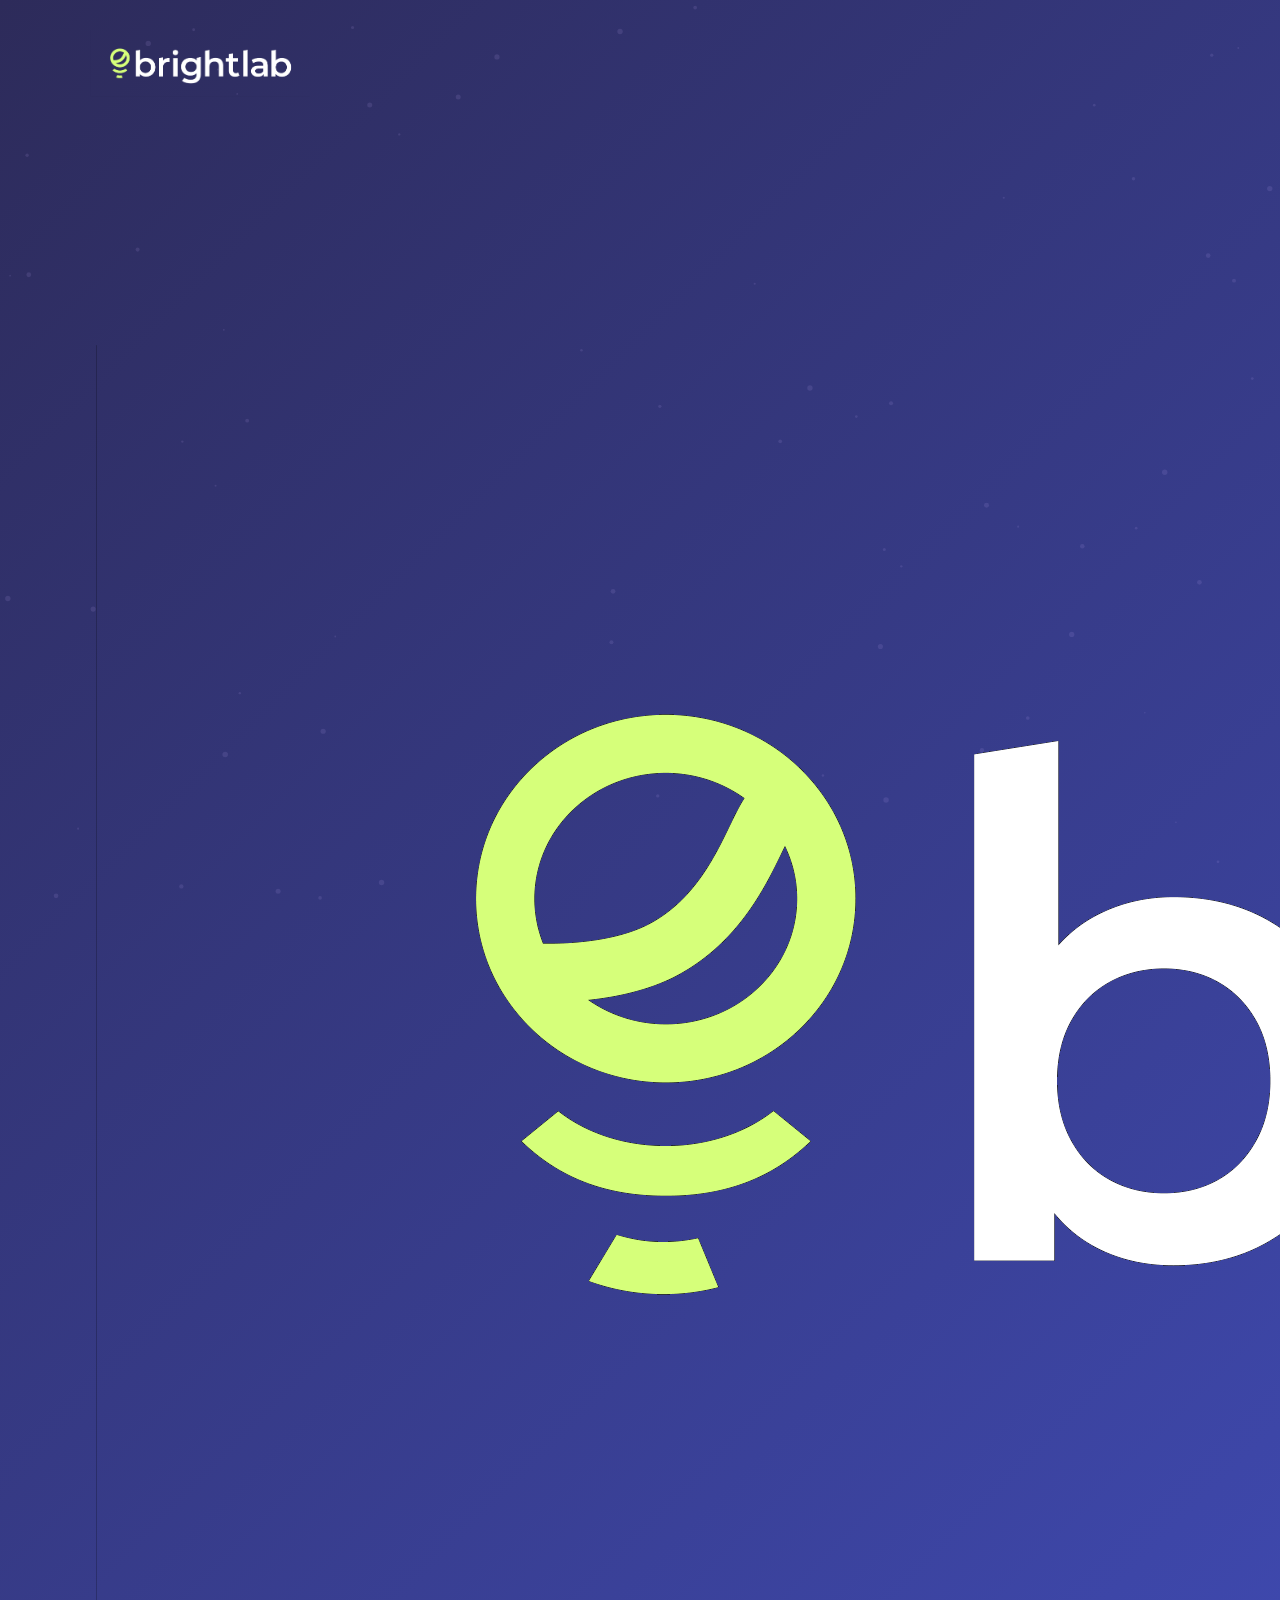
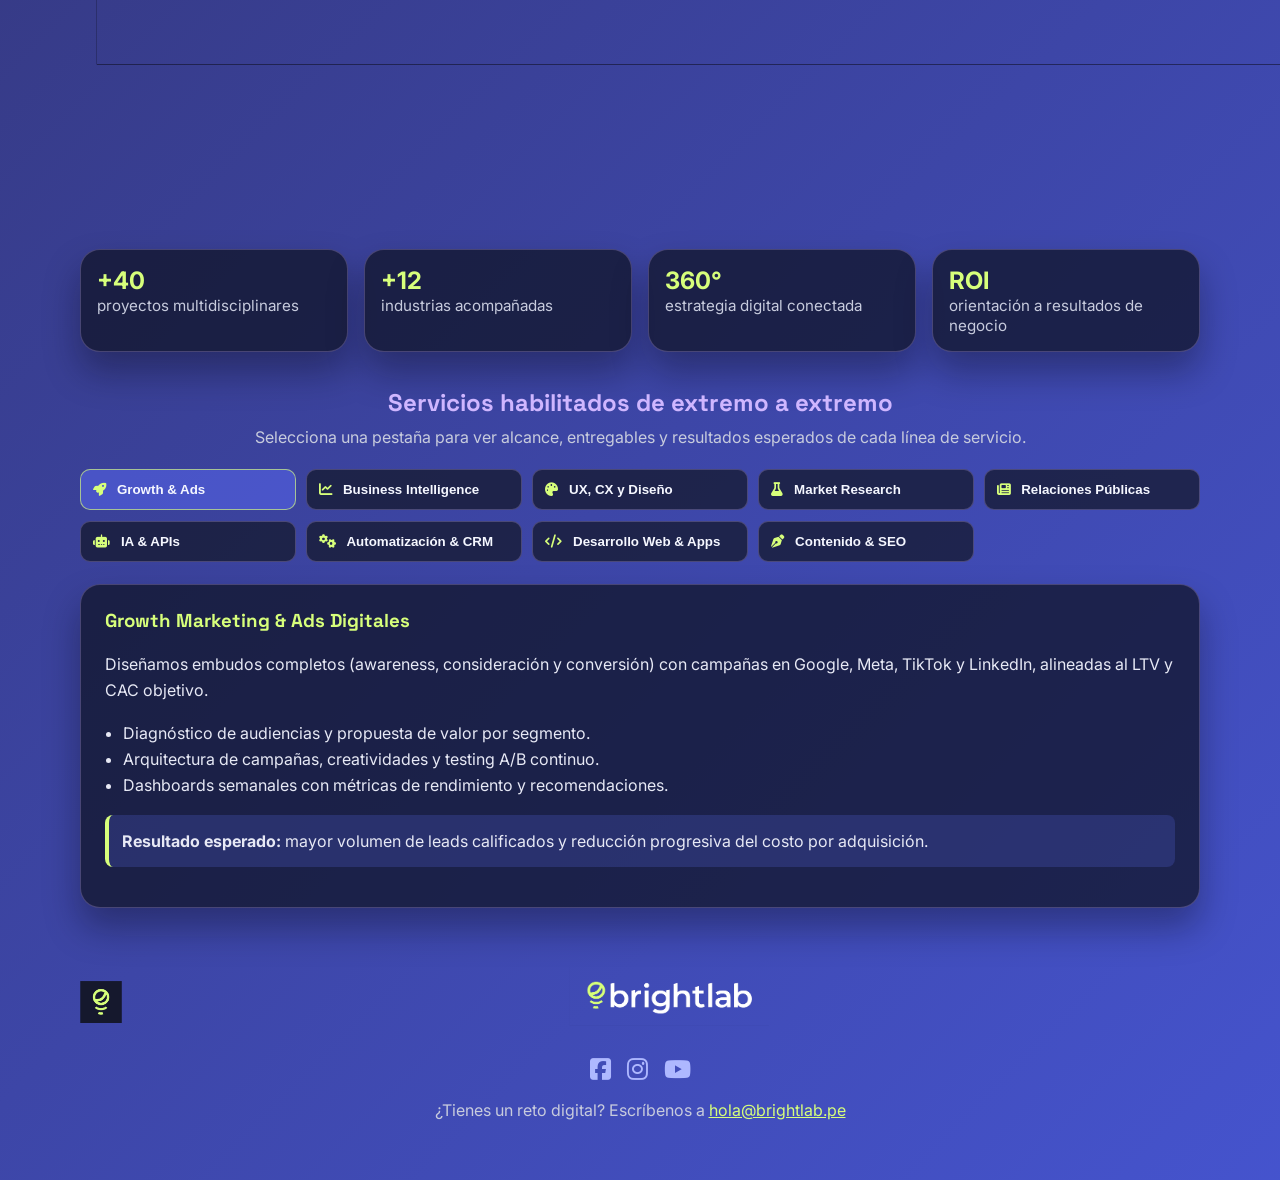
==== commit 9e55d58e: "Merge branch 'main' into codex/update-website-with-brightlab-brand-assets-fwht08" ====
--- a/index.html
+++ b/index.html
@@ -38,6 +38,7 @@
     <img class="hero-main-logo" src="brightlab_repo_upload_ready/public/assets/brand/logo-transparent.png" alt="Brightlab logo" />
     <span class="eyebrow">Agencia digital integral</span>
     <p class="hero-subtitle">Convertimos ideas en resultados medibles combinando estrategia, creatividad y tecnología.</p>
+    <img class="hero-tagline-logo" src="brightlab_repo_upload_ready/public/assets/brand/logo-transparent.png" alt="Bright solutions for smart decisions - Brightlab" />
     <p class="hero-slogan">Datos. Diseño. Impacto real.</p>
     <div class="hero-cta">
       <a class="btn-primary" href="#servicios">Ver servicios</a>
--- a/style.css
+++ b/style.css
@@ -69,6 +69,8 @@
 .hero {
   padding: 2.5rem 0 2rem;
   text-align: center;
+  display: grid;
+  justify-items: center;
 }
 
 .eyebrow {
@@ -370,7 +372,7 @@
 .modal-card {
   background: #1b2142;
   width: min(440px, 100%);
-  border-radius: 14px;
+  border-radius: 20px;
   border: 1px solid rgba(215, 255, 123, 0.25);
   padding: 1.4rem;
   position: relative;
@@ -462,7 +464,7 @@
 .booking-card {
   background: var(--card);
   border: 1px solid var(--card-border);
-  border-radius: 18px;
+  border-radius: 20px;
   box-shadow: var(--shadow);
   padding: 1.5rem;
   text-align: center;
@@ -479,3 +481,9 @@
   justify-content: center;
   flex-wrap: wrap;
 }
+
+.footer-logo { margin: 0 auto 0.9rem; }
+
+@media (max-width: 640px) {
+  .site-header { flex-direction: column; }
+}
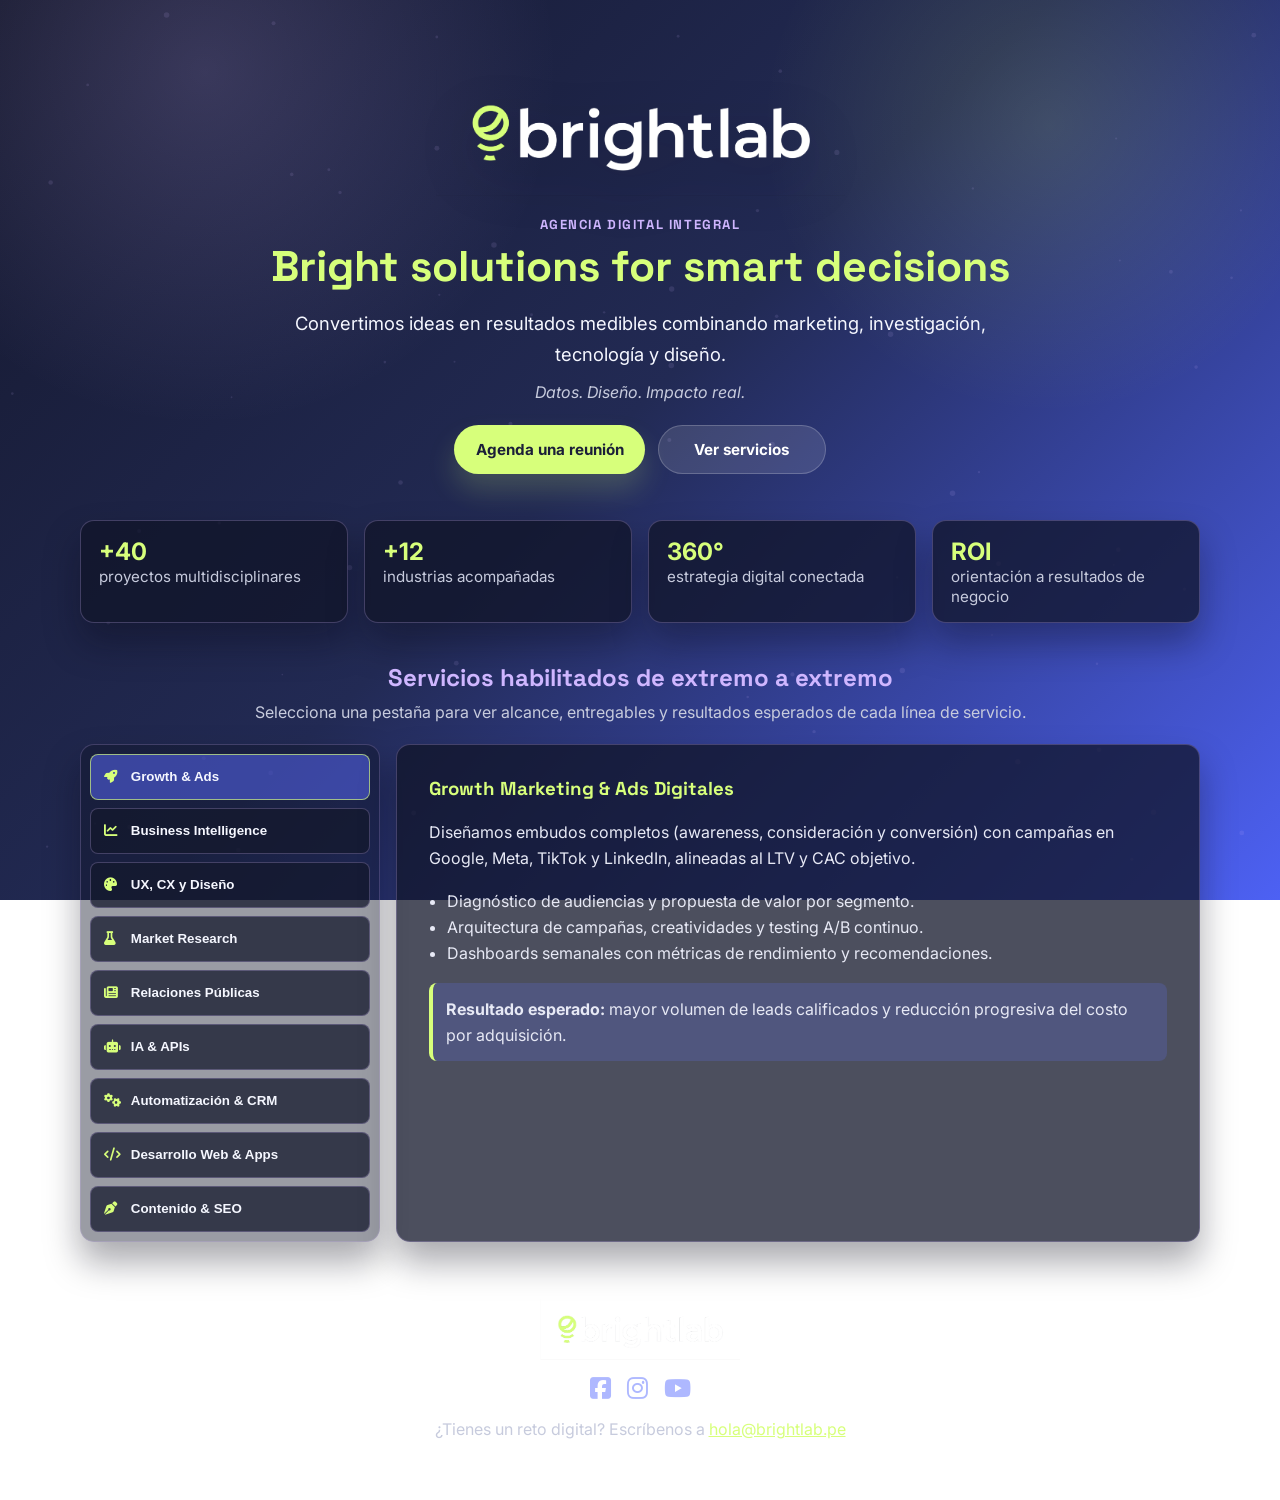
==== commit 04aeb9f1: "Actualiza cambios del proyecto" ====
--- a/index.html
+++ b/index.html
@@ -27,22 +27,15 @@
 
   <canvas class="particles" aria-hidden="true"></canvas>
 
-
-  <header class="site-header fade-in-up" aria-label="Encabezado Brightlab">
-    <a class="brand-link" href="/" aria-label="Brightlab inicio">
-      <img class="brand-logo" src="brightlab_repo_upload_ready/public/assets/brand/logo-transparent.png" alt="Brightlab logo" />
-    </a>
-  </header>
-
   <header class="hero fade-in-up" id="mainHero">
-    <img class="hero-main-logo" src="brightlab_repo_upload_ready/public/assets/brand/logo-transparent.png" alt="Brightlab logo" />
+    <img class="hero-main-logo" src="brightlab_repo_upload_ready/public/assets/brand/logo-transparent.png" alt="Brightlab" />
     <span class="eyebrow">Agencia digital integral</span>
-    <p class="hero-subtitle">Convertimos ideas en resultados medibles combinando estrategia, creatividad y tecnología.</p>
-    <img class="hero-tagline-logo" src="brightlab_repo_upload_ready/public/assets/brand/logo-transparent.png" alt="Bright solutions for smart decisions - Brightlab" />
+    <h1>Bright solutions for smart decisions</h1>
+    <p class="hero-subtitle">Convertimos ideas en resultados medibles combinando marketing, investigación, tecnología y diseño.</p>
     <p class="hero-slogan">Datos. Diseño. Impacto real.</p>
     <div class="hero-cta">
-      <a class="btn-primary" href="#servicios">Ver servicios</a>
-      <a class="btn-secondary" href="/contactanos/" aria-label="Abrir agenda de reunión" target="_blank" rel="noopener noreferrer">Agenda una reunión</a>
+      <a class="btn-primary" href="/contactanos/" aria-label="Abrir agenda de reunión" target="_blank" rel="noopener noreferrer">Agenda una reunión</a>
+      <a class="btn-secondary" href="#servicios">Ver servicios</a>
     </div>
   </header>
 
@@ -60,19 +53,20 @@
         <p>Selecciona una pestaña para ver alcance, entregables y resultados esperados de cada línea de servicio.</p>
       </div>
 
-      <div class="tabs" role="tablist" aria-label="Pestañas de servicios Brightlab">
-        <button role="tab" aria-selected="true" aria-controls="tab-growth" id="btn-growth" class="tab-btn active" data-tab="growth"><i class="fa-solid fa-rocket"></i> Growth & Ads</button>
-        <button role="tab" aria-selected="false" aria-controls="tab-bi" id="btn-bi" class="tab-btn" data-tab="bi"><i class="fa-solid fa-chart-line"></i> Business Intelligence</button>
-        <button role="tab" aria-selected="false" aria-controls="tab-ux" id="btn-ux" class="tab-btn" data-tab="ux"><i class="fa-solid fa-palette"></i> UX, CX y Diseño</button>
-        <button role="tab" aria-selected="false" aria-controls="tab-research" id="btn-research" class="tab-btn" data-tab="research"><i class="fa-solid fa-flask"></i> Market Research</button>
-        <button role="tab" aria-selected="false" aria-controls="tab-pr" id="btn-pr" class="tab-btn" data-tab="pr"><i class="fa-solid fa-newspaper"></i> Relaciones Públicas</button>
-        <button role="tab" aria-selected="false" aria-controls="tab-ai" id="btn-ai" class="tab-btn" data-tab="ai"><i class="fa-solid fa-robot"></i> IA & APIs</button>
-        <button role="tab" aria-selected="false" aria-controls="tab-crm" id="btn-crm" class="tab-btn" data-tab="crm"><i class="fa-solid fa-gears"></i> Automatización & CRM</button>
-        <button role="tab" aria-selected="false" aria-controls="tab-dev" id="btn-dev" class="tab-btn" data-tab="dev"><i class="fa-solid fa-code"></i> Desarrollo Web & Apps</button>
-        <button role="tab" aria-selected="false" aria-controls="tab-content" id="btn-content" class="tab-btn" data-tab="content"><i class="fa-solid fa-pen-nib"></i> Contenido & SEO</button>
-      </div>
+      <div class="services-layout">
+        <div class="tabs" role="tablist" aria-label="Pestañas de servicios Brightlab">
+          <button role="tab" aria-selected="true" aria-controls="tab-growth" id="btn-growth" class="tab-btn active" data-tab="growth"><i class="fa-solid fa-rocket"></i> <span>Growth & Ads</span></button>
+          <button role="tab" aria-selected="false" aria-controls="tab-bi" id="btn-bi" class="tab-btn" data-tab="bi"><i class="fa-solid fa-chart-line"></i> <span>Business Intelligence</span></button>
+          <button role="tab" aria-selected="false" aria-controls="tab-ux" id="btn-ux" class="tab-btn" data-tab="ux"><i class="fa-solid fa-palette"></i> <span>UX, CX y Diseño</span></button>
+          <button role="tab" aria-selected="false" aria-controls="tab-research" id="btn-research" class="tab-btn" data-tab="research"><i class="fa-solid fa-flask"></i> <span>Market Research</span></button>
+          <button role="tab" aria-selected="false" aria-controls="tab-pr" id="btn-pr" class="tab-btn" data-tab="pr"><i class="fa-solid fa-newspaper"></i> <span>Relaciones Públicas</span></button>
+          <button role="tab" aria-selected="false" aria-controls="tab-ai" id="btn-ai" class="tab-btn" data-tab="ai"><i class="fa-solid fa-robot"></i> <span>IA & APIs</span></button>
+          <button role="tab" aria-selected="false" aria-controls="tab-crm" id="btn-crm" class="tab-btn" data-tab="crm"><i class="fa-solid fa-gears"></i> <span>Automatización & CRM</span></button>
+          <button role="tab" aria-selected="false" aria-controls="tab-dev" id="btn-dev" class="tab-btn" data-tab="dev"><i class="fa-solid fa-code"></i> <span>Desarrollo Web & Apps</span></button>
+          <button role="tab" aria-selected="false" aria-controls="tab-content" id="btn-content" class="tab-btn" data-tab="content"><i class="fa-solid fa-pen-nib"></i> <span>Contenido & SEO</span></button>
+        </div>
 
-      <div class="tab-panels">
+        <div class="tab-panels">
         <article class="tab-panel active" role="tabpanel" id="tab-growth" aria-labelledby="btn-growth">
           <h3>Growth Marketing & Ads Digitales</h3>
           <p>Diseñamos embudos completos (awareness, consideración y conversión) con campañas en Google, Meta, TikTok y LinkedIn, alineadas al LTV y CAC objetivo.</p>
@@ -171,16 +165,14 @@
           </ul>
           <p class="panel-result"><strong>Resultado esperado:</strong> mayor tráfico orgánico, autoridad de marca y generación de demanda sostenida.</p>
         </article>
+        </div>
       </div>
     </section>
 
   </main>
 
   <footer class="footer fade-in-up">
-    <div class="footer-brand">
-      <img class="footer-isotype" src="brightlab_repo_upload_ready/public/assets/brand/isotype-primary.png" alt="Isotipo Brightlab" />
-      <img class="footer-logo" src="brightlab_repo_upload_ready/public/assets/brand/logo-transparent.png" alt="Brightlab logo" />
-    </div>
+    <img class="footer-logo" src="brightlab_repo_upload_ready/public/assets/brand/logo-transparent.png" alt="Brightlab" width="190" height="58" />
     <div class="social" aria-label="Redes sociales de Brightlab">
       <a href="https://facebook.com/brightlab.pe" target="_blank" rel="noopener noreferrer" aria-label="Facebook"><i class="fab fa-facebook-square"></i></a>
       <a href="https://instagram.com/brightlab.pe" target="_blank" rel="noopener noreferrer" aria-label="Instagram"><i class="fab fa-instagram"></i></a>
--- a/style.css
+++ b/style.css
@@ -23,11 +23,17 @@
   min-height: 100%;
 }
 
+html {
+  scroll-behavior: smooth;
+}
+
 body {
   font-family: 'Roboto', 'Inter', sans-serif;
-  background: linear-gradient(-45deg, var(--bg-1), var(--bg-2), var(--bg-3), var(--bg-2));
-  background-size: 400% 400%;
-  animation: gradientBG 25s ease infinite;
+  background:
+    radial-gradient(circle at 16% 8%, rgba(207, 182, 255, 0.18), transparent 26%),
+    radial-gradient(circle at 82% 14%, rgba(215, 255, 123, 0.14), transparent 22%),
+    linear-gradient(135deg, var(--bg-1) 0%, #222a54 48%, var(--bg-3) 100%);
+  background-attachment: fixed;
   color: var(--text);
   overflow-x: hidden;
 }
@@ -43,34 +49,29 @@
 }
 
 main,
-.site-header,
 .hero,
 .footer {
   width: min(1120px, 92%);
   margin-inline: auto;
 }
 
-.site-header {
-  padding-top: 1.4rem;
-}
-
-.brand-link {
-  display: inline-flex;
-  border-radius: 12px;
-  padding: 0.4rem 0.6rem;
-}
-
-.brand-logo {
-  width: clamp(130px, 18vw, 220px);
+.footer-logo,
+.hero-main-logo {
   height: auto;
   display: block;
 }
 
 .hero {
-  padding: 2.5rem 0 2rem;
+  padding: 4.3rem 0 1.7rem;
   text-align: center;
   display: grid;
   justify-items: center;
+}
+
+.hero-main-logo {
+  width: clamp(260px, 32vw, 420px);
+  margin-bottom: 1.25rem;
+  filter: drop-shadow(0 18px 28px rgba(8, 10, 23, 0.22));
 }
 
 .eyebrow {
@@ -83,33 +84,30 @@
 }
 
 h1 {
-  font-size: clamp(2.3rem, 6vw, 4rem);
-  margin: 0.45rem 0;
-  color: var(--lime);
+  font-size: clamp(2rem, 3.35vw, 3rem);
+  line-height: 1.06;
+  max-width: 1120px;
+  margin: 0.7rem 0 0;
+  color: var(--lime);
+  white-space: nowrap;
 }
 
 .hero-subtitle {
-  max-width: 720px;
-  margin: 0 auto;
+  max-width: 760px;
+  margin: 1.15rem auto 0;
   line-height: 1.7;
   color: var(--text);
+  font-size: clamp(1rem, 1.6vw, 1.15rem);
 }
 
 .hero-slogan {
   color: var(--muted);
   font-style: italic;
-  margin-top: 1rem;
-}
-
-.hero-main-logo {
-  width: clamp(220px, 34vw, 420px);
-  height: auto;
-  margin: 0 auto 0.9rem;
-  display: block;
+  margin: 0.7rem 0 0;
 }
 
 .hero-cta {
-  margin-top: 1.8rem;
+  margin-top: 1.45rem;
   display: flex;
   gap: 0.8rem;
   justify-content: center;
@@ -120,27 +118,41 @@
 .btn-secondary {
   border: 0;
   border-radius: 999px;
-  padding: 0.8rem 1.25rem;
+  padding: 0.88rem 1.35rem;
   font-weight: 700;
   cursor: pointer;
   font-size: 0.95rem;
-  display: inline-block;
+  display: inline-flex;
+  align-items: center;
+  justify-content: center;
+  min-width: 168px;
   text-decoration: none;
+  transition: transform 0.2s ease, box-shadow 0.2s ease, background 0.2s ease;
 }
 
 .btn-primary {
   background: var(--lime);
   color: #1b1f38;
   text-decoration: none;
+  box-shadow: 0 16px 28px rgba(215, 255, 123, 0.18);
 }
 
 .btn-secondary {
-  background: var(--accent);
+  background: rgba(255, 255, 255, 0.12);
   color: #fff;
+  border: 1px solid rgba(255, 255, 255, 0.2);
+}
+
+.btn-primary:hover,
+.btn-secondary:hover,
+.btn-primary:focus-visible,
+.btn-secondary:focus-visible {
+  transform: translateY(-2px);
+  outline: none;
 }
 
 .stats {
-  margin-top: 1.5rem;
+  margin-top: 1.2rem;
   display: grid;
   gap: 1rem;
   grid-template-columns: repeat(auto-fit, minmax(210px, 1fr));
@@ -149,9 +161,9 @@
 .stats article {
   background: var(--card);
   border: 1px solid var(--card-border);
-  border-radius: 20px;
+  border-radius: 14px;
   box-shadow: var(--shadow);
-  padding: 1rem;
+  padding: 1rem 1.1rem;
   text-align: left;
 }
 
@@ -167,7 +179,7 @@
 }
 
 .services-section {
-  margin-top: 2.2rem;
+  margin-top: 2.4rem;
   padding-bottom: 3.5rem;
 }
 
@@ -186,54 +198,81 @@
   margin: 0;
 }
 
+.services-layout {
+  display: grid;
+  grid-template-columns: minmax(230px, 300px) minmax(0, 1fr);
+  gap: 1rem;
+  align-items: stretch;
+  margin-top: 1.4rem;
+}
+
 .tabs {
   display: grid;
-  grid-template-columns: repeat(auto-fit, minmax(190px, 1fr));
-  gap: 0.65rem;
-  margin: 1.4rem 0;
+  gap: 0.5rem;
+  margin: 0;
+  padding: 0.55rem;
+  border: 1px solid rgba(207, 182, 255, 0.22);
+  border-radius: 14px;
+  background: rgba(16, 20, 40, 0.42);
+  box-shadow: var(--shadow);
 }
 
 .tab-btn {
   border: 1px solid var(--card-border);
   background: rgba(21, 24, 45, 0.75);
   color: var(--text);
-  border-radius: 10px;
-  padding: 0.75rem;
+  border-radius: 8px;
+  padding: 0.78rem 0.85rem;
   text-align: left;
   cursor: pointer;
   font-weight: 600;
-  transition: transform 0.2s ease, background 0.2s ease;
+  display: flex;
+  align-items: center;
+  gap: 0.55rem;
+  min-height: 46px;
+  transition: transform 0.2s ease, background 0.2s ease, border-color 0.2s ease;
 }
 
 .tab-btn i {
-  margin-right: 0.45rem;
-  color: var(--lime);
+  width: 1.1rem;
+  flex: 0 0 1.1rem;
+  color: var(--lime);
+}
+
+.tab-btn span {
+  overflow-wrap: anywhere;
 }
 
 .tab-btn:hover,
 .tab-btn:focus-visible {
-  transform: translateY(-2px);
+  transform: translateX(2px);
   background: rgba(93, 109, 255, 0.35);
   outline: none;
 }
 
 .tab-btn.active {
-  background: rgba(93, 109, 255, 0.45);
+  background: rgba(93, 109, 255, 0.5);
   border-color: rgba(215, 255, 123, 0.65);
+}
+
+.tab-panels {
+  min-height: 100%;
 }
 
 .tab-panel {
   display: none;
   background: var(--card);
   border: 1px solid var(--card-border);
-  border-radius: 20px;
+  border-radius: 14px;
   box-shadow: var(--shadow);
-  padding: 1.5rem;
+  min-height: 100%;
+  padding: clamp(1.25rem, 3vw, 2rem);
   animation: fadePanel 0.3s ease;
 }
 
 .tab-panel.active {
   display: block;
+  height: 100%;
 }
 
 @keyframes fadePanel {
@@ -445,19 +484,51 @@
   transform: translateY(0);
 }
 
+@media (max-width: 860px) {
+  h1 {
+    max-width: 700px;
+    white-space: normal;
+  }
+
+  .services-layout {
+    grid-template-columns: 1fr;
+  }
+
+  .tabs {
+    grid-template-columns: repeat(2, minmax(0, 1fr));
+  }
+
+  .tab-btn:hover,
+  .tab-btn:focus-visible {
+    transform: translateY(-2px);
+  }
+}
+
 @media (max-width: 640px) {
-  .site-header {
-    display: flex;
-    justify-content: center;
-    padding-top: 1rem;
-  }
-
   .hero {
-    padding-top: 2rem;
+    padding-top: 2.4rem;
+  }
+
+  .hero-main-logo {
+    width: min(285px, 82vw);
+  }
+
+  .hero-cta,
+  .booking-actions {
+    width: 100%;
+  }
+
+  .btn-primary,
+  .btn-secondary {
+    width: min(100%, 320px);
+  }
+
+  .tabs {
+    grid-template-columns: 1fr;
   }
 
   .tab-btn {
-    font-size: 0.88rem;
+    font-size: 0.9rem;
   }
 }
 
@@ -483,7 +554,3 @@
 }
 
 .footer-logo { margin: 0 auto 0.9rem; }
-
-@media (max-width: 640px) {
-  .site-header { flex-direction: column; }
-}
